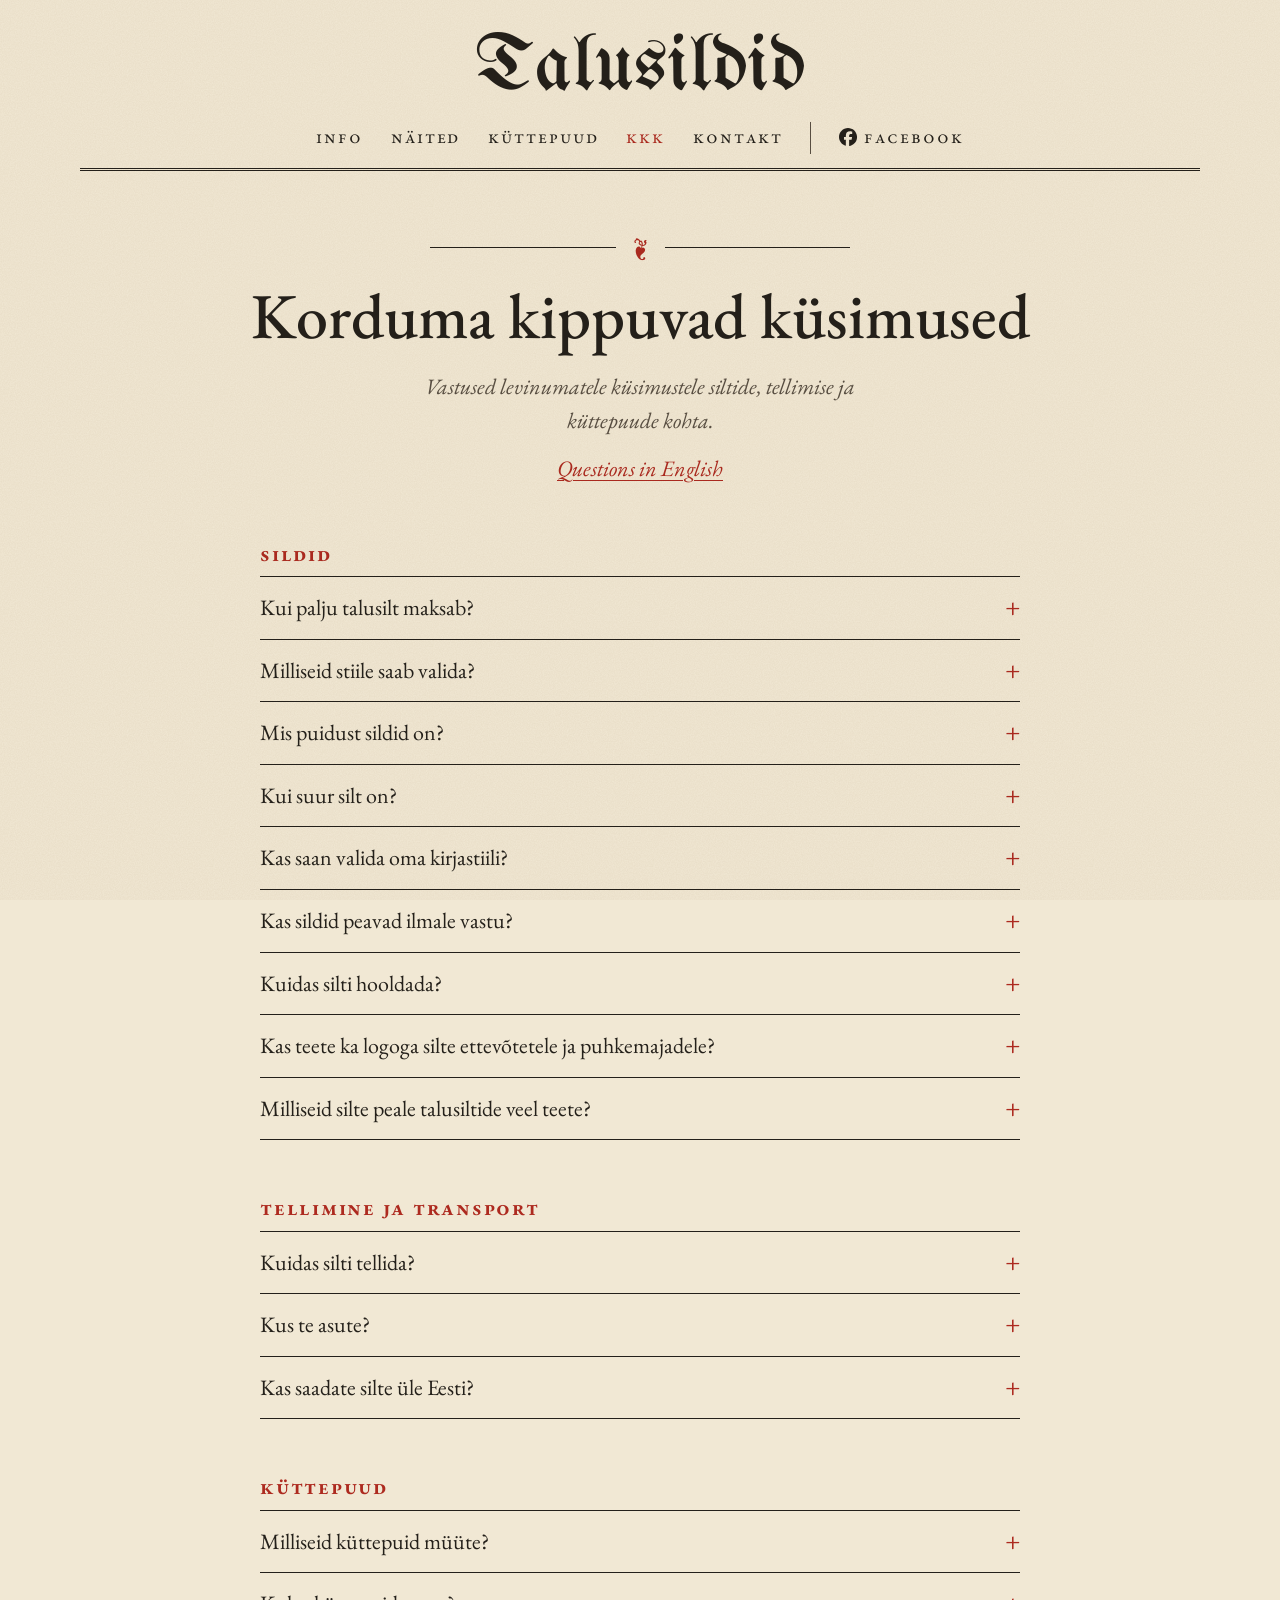
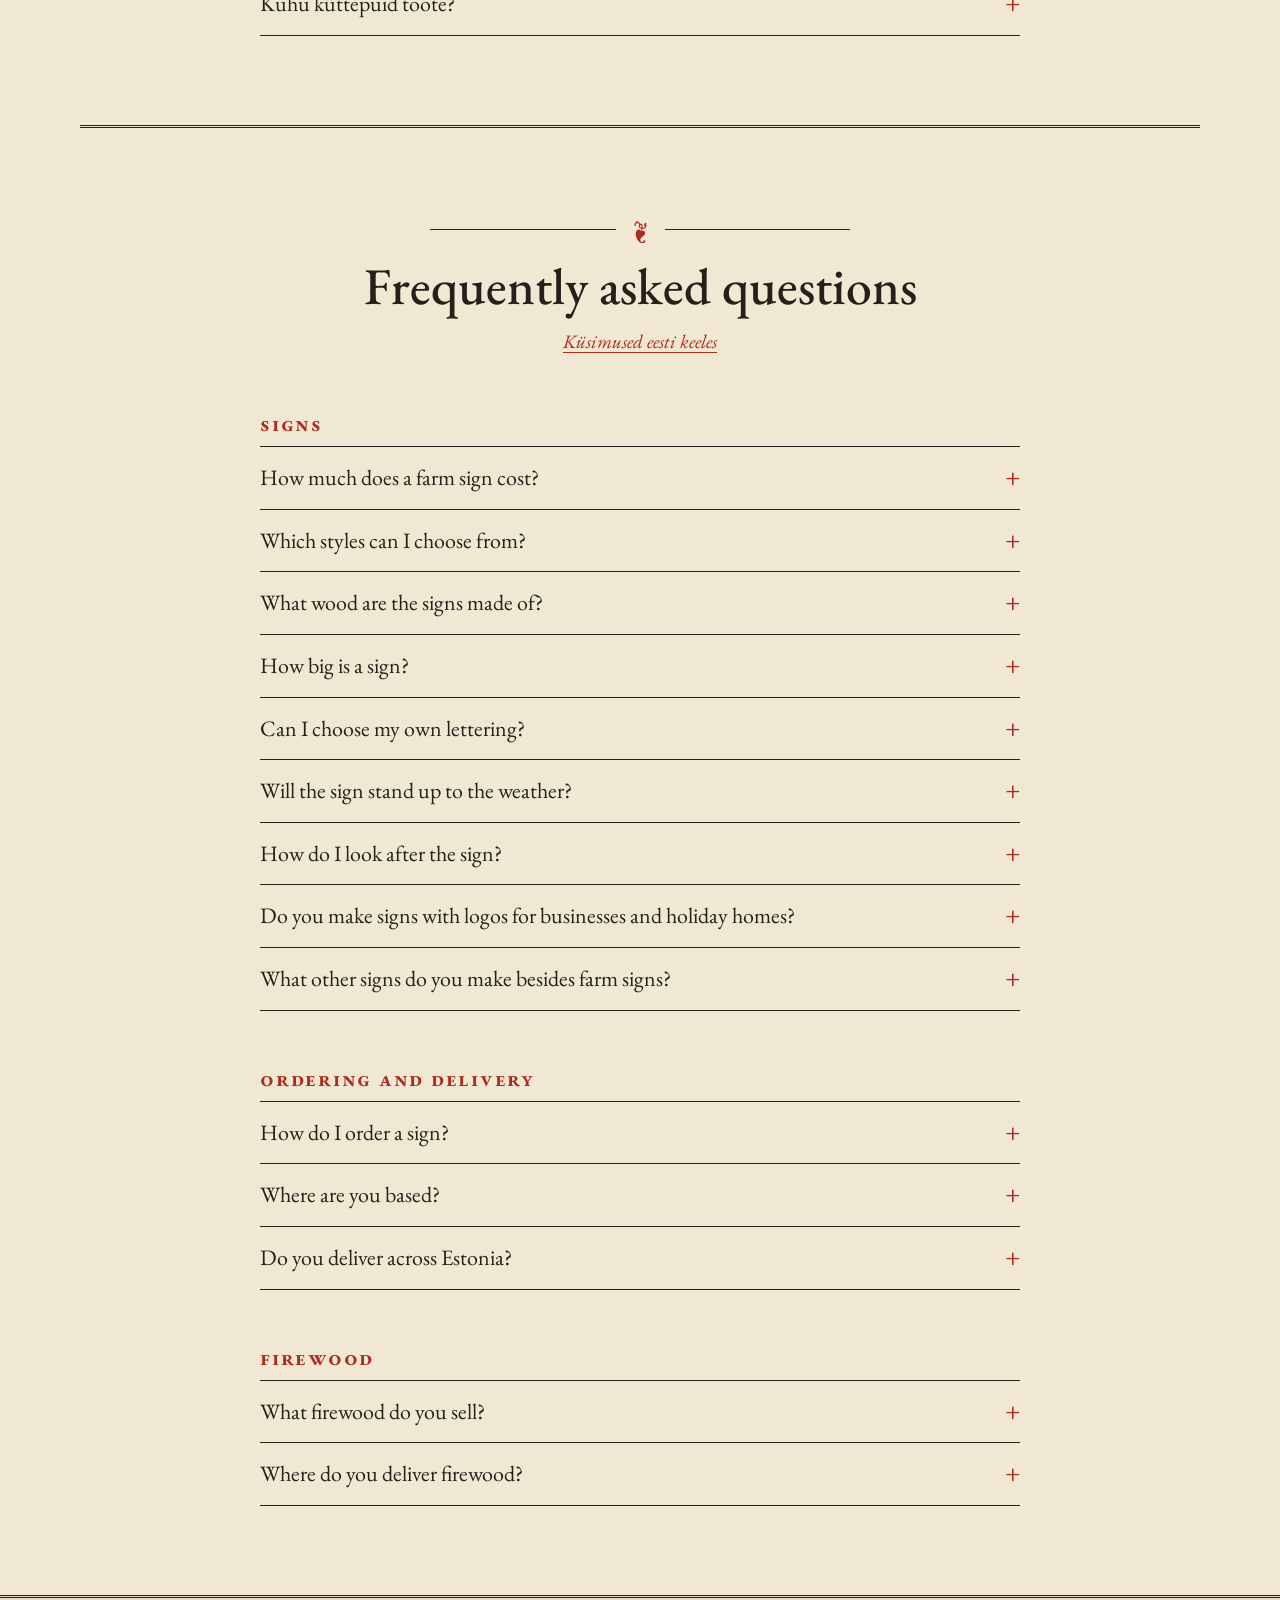
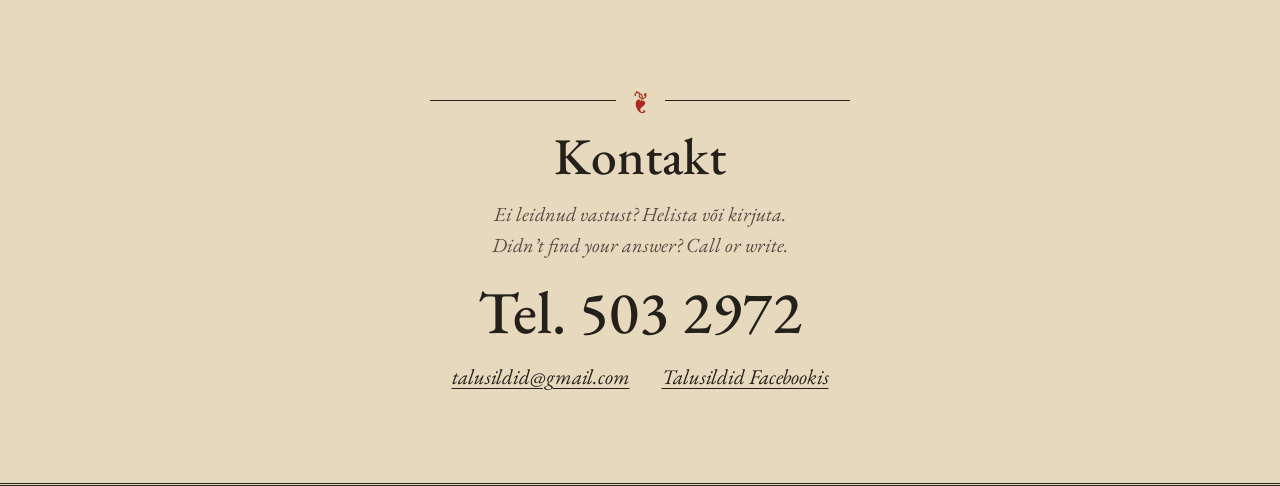
==== kkk.html @ 861903d9 "Drop furniture, feature firewood on the homepage and in the nav Furniture is no longer made, so remo" ====
<!DOCTYPE html>
<html lang="et">
	<head>
		<meta charset="UTF-8">
		<title>TALUSILDID - KKK</title>
		<meta name="description" content="Korduma kippuvad küsimused: talusiltide hinnad, stiilid, puit, mõõdud, viimistlus, tellimine ja transport ning küttepuud. Frequently asked questions in English.">
		<meta name="keywords" content="puit,talusildid,viidad,puutöö,fassaadisildid,seinasildid,juhtmärgid,tänavasildid,hotellisildid,puhkemajasildid,talu,talud,saun,saunasildid,puu,lakitud,peitsitud,freesitud,värvitud,puustuudio,tehas,puutehas,käsitöö,hoonesildid,freesimine,peits,värv,õli,tõrvaõli,mänd,männilaud,suvekodu,talu,talud,küttepuud,logod">
		<meta name="viewport" content="width=device-width, initial-scale=1">
		<meta name="theme-color" content="#f1e8d4">
		<link rel="preconnect" href="https://fonts.googleapis.com">
		<link rel="preconnect" href="https://fonts.gstatic.com" crossorigin>
		<link rel="stylesheet" href="https://fonts.googleapis.com/css2?family=EB+Garamond:ital,wght@0,400..800;1,400..600&family=UnifrakturMaguntia&display=swap">
		<link rel="stylesheet" href="css/site.css">

		<!-- FAQ structured data for search engines. Must match the questions and answers on the page word for word. -->
		<script type="application/ld+json">
		{
		  "@context": "https://schema.org",
		  "@type": "FAQPage",
		  "url": "https://talusildid.net/kkk.html",
		  "inLanguage": [
		    "et",
		    "en"
		  ],
		  "mainEntity": [
		    {
		      "@type": "Question",
		      "name": "Kui palju talusilt maksab?",
		      "inLanguage": "et",
		      "acceptedAnswer": {
		        "@type": "Answer",
		        "text": "Tavastiilides talusildi hind on 90–110 €: Põdrakünka 90 €, Liiduvere 95 €, Uuepere talu 100 €, Padussoo talu ja Rätsepa talu 110 €. Eritööde, näiteks oma kirjastiili või logoga sildi hind on kokkuleppel."
		      }
		    },
		    {
		      "@type": "Question",
		      "name": "Milliseid stiile saab valida?",
		      "inLanguage": "et",
		      "acceptedAnswer": {
		        "@type": "Answer",
		        "text": "Tähed on kas freesitud u. 10 mm sügavuselt plangu sisse (Põdrakünka, Liiduvere, Rätsepa talu) või eraldi 18 mm paksusest puidust välja freesitud ja tihvtnaeltega plangule kinnitatud (Uuepere talu, Padussoo talu). Liiduvere stiilis on plank põletatud gaasilambiga. Kõiki stiile näeb <a href=\"https://talusildid.net/index.html#stiilid\">avalehel<\/a> ja <a href=\"https://talusildid.net/naited.html\">näidete lehel<\/a>."
		      }
		    },
		    {
		      "@type": "Question",
		      "name": "Mis puidust sildid on?",
		      "inLanguage": "et",
		      "acceptedAnswer": {
		        "@type": "Answer",
		        "text": "Sildid valmistan servamata tamme- või kuuseplangust laiusega u. 200–300 mm. Rätsepa talu stiilis silt on 30 mm saareplangul ja Padussoo talu stiilis silt 30 mm tammeplangul. Silte saab teha ka rohelisele vaakumimmutatud puidule."
		      }
		    },
		    {
		      "@type": "Question",
		      "name": "Kui suur silt on?",
		      "inLanguage": "et",
		      "acceptedAnswer": {
		        "@type": "Answer",
		        "text": "Tähe kõrgus on 140 mm ja laua laius u. 200–250 mm. Sildi pikkus sõltub nime pikkusest. Tähtede suurust muutes saab muuta kogu sildi mõõtu vastavalt soovile."
		      }
		    },
		    {
		      "@type": "Question",
		      "name": "Kas saan valida oma kirjastiili?",
		      "inLanguage": "et",
		      "acceptedAnswer": {
		        "@type": "Answer",
		        "text": "Jah. Valikus on erineva suurusega trüki- ja kirjatähed ning numbrid kas peitsitult või värvitult (vaata <a href=\"https://talusildid.net/tahed.html\">tähtede näidiseid<\/a>). Võimalik on tellida ka enda väljavalitud kirjastiilis või fondiga silti, näiteks „Dannebrog“ või „NEPTUN“."
		      }
		    },
		    {
		      "@type": "Question",
		      "name": "Kas sildid peavad ilmale vastu?",
		      "inLanguage": "et",
		      "acceptedAnswer": {
		        "@type": "Answer",
		        "text": "Kõik sildid on töödeldud kahekordselt ilmastikukindla värvitu lakiga („REMMERS LASUR“). Selle asemel saab valmistamisel kasutada ka heledat tõrvaõli, mis tõmbub aja möödudes halliks."
		      }
		    },
		    {
		      "@type": "Question",
		      "name": "Kuidas silti hooldada?",
		      "inLanguage": "et",
		      "acceptedAnswer": {
		        "@type": "Answer",
		        "text": "Silti on soovitatav hooldada korra aastas. Hoolduseks sobivat „REMMERS LASUR“-it müüakse ESPAKis."
		      }
		    },
		    {
		      "@type": "Question",
		      "name": "Kas teete ka logoga silte ettevõtetele ja puhkemajadele?",
		      "inLanguage": "et",
		      "acceptedAnswer": {
		        "@type": "Answer",
		        "text": "Jah. Olen teinud silte ettevõtetele, puhkekeskustele ja RMK-le. Kirja ja logo saab freesida puidu sisse, näiteks 5 mm sügavuselt. Eritööde hind on kokkuleppel."
		      }
		    },
		    {
		      "@type": "Question",
		      "name": "Milliseid silte peale talusiltide veel teete?",
		      "inLanguage": "et",
		      "acceptedAnswer": {
		        "@type": "Answer",
		        "text": "Lisaks talusiltidele valmistan viitasid, saunasilte (nt „Hüva Leili!“), „Kuri koer“ silte, maja- ja seinasilte ning muid eritellimusi. Näiteid leiad <a href=\"https://talusildid.net/naited.html\">näidete lehelt<\/a>."
		      }
		    },
		    {
		      "@type": "Question",
		      "name": "Kuidas silti tellida?",
		      "inLanguage": "et",
		      "acceptedAnswer": {
		        "@type": "Answer",
		        "text": "Helista numbril <a href=\"tel:+3725032972\">503 2972<\/a>, kirjuta aadressile <a href=\"mailto:talusildid@gmail.com\">talusildid@gmail.com<\/a> või saada sõnum <a href=\"https://www.facebook.com/talusildid.net/\">Facebookis<\/a>. Ütle sildile tulev tekst, soovitud stiil ja mõõdud ning lepime üksikasjad kokku."
		      }
		    },
		    {
		      "@type": "Question",
		      "name": "Kus te asute?",
		      "inLanguage": "et",
		      "acceptedAnswer": {
		        "@type": "Answer",
		        "text": "Tootmine on Läänemaal."
		      }
		    },
		    {
		      "@type": "Question",
		      "name": "Kas saadate silte üle Eesti?",
		      "inLanguage": "et",
		      "acceptedAnswer": {
		        "@type": "Answer",
		        "text": "Jah. Sildi saab saata pakiautomaati, cargobussiga või cargokulleriga üle Eesti."
		      }
		    },
		    {
		      "@type": "Question",
		      "name": "Milliseid küttepuid müüte?",
		      "inLanguage": "et",
		      "acceptedAnswer": {
		        "@type": "Answer",
		        "text": "Müün kuivi sanglepa ja halli lepa küttepuid 40-liitrises võrgus (30 cm halud) või lahtiselt pikkusega 40 cm ja 50 cm. Vaata <a href=\"https://talusildid.net/kuttepuud.html\">küttepuid<\/a>."
		      }
		    },
		    {
		      "@type": "Question",
		      "name": "Kuhu küttepuid toote?",
		      "inLanguage": "et",
		      "acceptedAnswer": {
		        "@type": "Answer",
		        "text": "Küttepuude transport on Läänemaa, Harjumaa, Raplamaa ja Pärnumaa piires."
		      }
		    },
		    {
		      "@type": "Question",
		      "name": "How much does a farm sign cost?",
		      "inLanguage": "en",
		      "acceptedAnswer": {
		        "@type": "Answer",
		        "text": "Signs in the standard styles cost 90–110 €: Põdrakünka 90 €, Liiduvere 95 €, Uuepere talu 100 €, Padussoo talu and Rätsepa talu 110 €. Custom work, such as a sign in your own typeface or with a logo, is priced by agreement."
		      }
		    },
		    {
		      "@type": "Question",
		      "name": "Which styles can I choose from?",
		      "inLanguage": "en",
		      "acceptedAnswer": {
		        "@type": "Answer",
		        "text": "The letters are either routed about 10 mm deep into the plank (Põdrakünka, Liiduvere, Rätsepa talu) or cut out separately from 18 mm thick wood and fixed to the plank with pin nails (Uuepere talu, Padussoo talu). In the Liiduvere style the plank is scorched with a gas torch. All styles are shown on the <a href=\"https://talusildid.net/index.html#stiilid\">home page<\/a> and the <a href=\"https://talusildid.net/naited.html\">examples page<\/a>."
		      }
		    },
		    {
		      "@type": "Question",
		      "name": "What wood are the signs made of?",
		      "inLanguage": "en",
		      "acceptedAnswer": {
		        "@type": "Answer",
		        "text": "The signs are made from unedged oak or spruce plank about 200–300 mm wide. The Rätsepa talu style uses a 30 mm ash plank and the Padussoo talu style a 30 mm oak plank. Signs can also be made on green vacuum-impregnated wood."
		      }
		    },
		    {
		      "@type": "Question",
		      "name": "How big is a sign?",
		      "inLanguage": "en",
		      "acceptedAnswer": {
		        "@type": "Answer",
		        "text": "The letters are 140 mm tall and the board is about 200–250 mm wide. The length of the sign depends on the length of the name. Changing the letter size changes the size of the whole sign, so it can be made to the size you want."
		      }
		    },
		    {
		      "@type": "Question",
		      "name": "Can I choose my own lettering?",
		      "inLanguage": "en",
		      "acceptedAnswer": {
		        "@type": "Answer",
		        "text": "Yes. There are print and script letters and numbers in different sizes, stained or painted (see the <a href=\"https://talusildid.net/tahed.html\">letter samples<\/a>). You can also order a sign in a typeface of your own choice, for example “Dannebrog” or “NEPTUN”."
		      }
		    },
		    {
		      "@type": "Question",
		      "name": "Will the sign stand up to the weather?",
		      "inLanguage": "en",
		      "acceptedAnswer": {
		        "@type": "Answer",
		        "text": "Every sign gets two coats of weather-resistant clear varnish (“REMMERS LASUR”). Light tar oil can be used instead, which turns grey over time."
		      }
		    },
		    {
		      "@type": "Question",
		      "name": "How do I look after the sign?",
		      "inLanguage": "en",
		      "acceptedAnswer": {
		        "@type": "Answer",
		        "text": "Treat the sign once a year. “REMMERS LASUR” for this is sold at ESPAK."
		      }
		    },
		    {
		      "@type": "Question",
		      "name": "Do you make signs with logos for businesses and holiday homes?",
		      "inLanguage": "en",
		      "acceptedAnswer": {
		        "@type": "Answer",
		        "text": "Yes. I have made signs for businesses, holiday centres and RMK (the State Forest Management Centre). The text and logo can be routed into the wood, for example 5 mm deep. Custom work is priced by agreement."
		      }
		    },
		    {
		      "@type": "Question",
		      "name": "What other signs do you make besides farm signs?",
		      "inLanguage": "en",
		      "acceptedAnswer": {
		        "@type": "Answer",
		        "text": "Besides farm signs I make signposts, sauna signs (such as “Hüva Leili!”), “Beware of the dog” signs, house and wall signs and other custom work. See the <a href=\"https://talusildid.net/naited.html\">examples page<\/a>."
		      }
		    },
		    {
		      "@type": "Question",
		      "name": "How do I order a sign?",
		      "inLanguage": "en",
		      "acceptedAnswer": {
		        "@type": "Answer",
		        "text": "Call <a href=\"tel:+3725032972\">+372 503 2972<\/a>, email <a href=\"mailto:talusildid@gmail.com\">talusildid@gmail.com<\/a> or send a message on <a href=\"https://www.facebook.com/talusildid.net/\">Facebook<\/a>. Tell me the text for the sign, the style and the size you want, and we will agree on the details."
		      }
		    },
		    {
		      "@type": "Question",
		      "name": "Where are you based?",
		      "inLanguage": "en",
		      "acceptedAnswer": {
		        "@type": "Answer",
		        "text": "The workshop is in Läänemaa (Lääne County), western Estonia."
		      }
		    },
		    {
		      "@type": "Question",
		      "name": "Do you deliver across Estonia?",
		      "inLanguage": "en",
		      "acceptedAnswer": {
		        "@type": "Answer",
		        "text": "Yes. A sign can be sent to a parcel locker, or by cargo van or courier anywhere in Estonia."
		      }
		    },
		    {
		      "@type": "Question",
		      "name": "What firewood do you sell?",
		      "inLanguage": "en",
		      "acceptedAnswer": {
		        "@type": "Answer",
		        "text": "Dry black alder and grey alder firewood, in 40-litre nets (30 cm logs) or loose in 40 cm and 50 cm lengths. See the <a href=\"https://talusildid.net/kuttepuud.html\">firewood<\/a>."
		      }
		    },
		    {
		      "@type": "Question",
		      "name": "Where do you deliver firewood?",
		      "inLanguage": "en",
		      "acceptedAnswer": {
		        "@type": "Answer",
		        "text": "Firewood is delivered within Läänemaa, Harjumaa, Raplamaa and Pärnumaa counties."
		      }
		    }
		  ]
		}
		</script>

		<!-- Global site tag (gtag.js) - Google Analytics -->
		<script async src="https://www.googletagmanager.com/gtag/js?id=UA-9827184-2"></script>
		<script>
		  window.dataLayer = window.dataLayer || [];
		  function gtag(){dataLayer.push(arguments);}
		  gtag('js', new Date());

		  gtag('config', 'UA-9827184-2');
		</script>
	</head>
	<body>
		<a class="skip" href="#sisu">Liigu sisu juurde</a>

		<header class="masthead">
			<div class="wrap">
				<a class="wordmark" href="index.html" aria-label="Talusildid - avaleht">Talusildid</a>
				<nav class="nav" aria-label="Peamenüü">
					<ul>
						<li><a href="index.html">Info</a></li>
						<li><a href="naited.html">Näited</a></li>
						<li><a href="kuttepuud.html">Küttepuud</a></li>
						<li><a href="kkk.html" aria-current="page">KKK</a></li>
						<li><a href="kontakt.html">Kontakt</a></li>
						<li class="nav-aside"><a class="nav-fb" href="https://www.facebook.com/talusildid.net/"><svg viewBox="0 0 24 24" aria-hidden="true"><path fill="currentColor" d="M9.101 23.691v-7.98H6.627v-3.667h2.474v-1.58c0-4.085 1.848-5.978 5.858-5.978.401 0 .955.042 1.468.103a8.68 8.68 0 0 1 1.141.195v3.325a8.623 8.623 0 0 0-.653-.036 26.805 26.805 0 0 0-.733-.009c-.707 0-1.259.096-1.675.309a1.686 1.686 0 0 0-.679.622c-.258.42-.374.995-.374 1.752v1.297h3.919l-.386 2.103-.287 1.564h-3.246v8.245C19.396 23.238 24 18.179 24 12.044c0-6.627-5.373-12-12-12s-12 5.373-12 12c0 5.628 3.874 10.35 9.101 11.647Z"/></svg><span class="nav-fb-label">Facebook</span></a></li>
					</ul>
				</nav>
			</div>
		</header>

		<main id="sisu">
			<header class="page-head wrap">
				<div class="orn" aria-hidden="true">❦</div>
				<h1>Korduma kippuvad küsimused</h1>
				<p>Vastused levinumatele küsimustele siltide, tellimise ja küttepuude kohta.</p>
				<p class="lang-switch"><a href="#en" lang="en" hreflang="en">Questions in English</a></p>
			</header>

			<section class="section wrap flush-top faq" id="et" aria-label="Korduma kippuvad küsimused eesti keeles">
				<div class="faq-group">
					<h2 class="faq-title">Sildid</h2>
					<details>
						<summary>Kui palju talusilt maksab?</summary>
						<p>Tavastiilides talusildi hind on 90–110 €: Põdrakünka 90 €, Liiduvere 95 €, Uuepere talu 100 €, Padussoo talu ja Rätsepa talu 110 €. Eritööde, näiteks oma kirjastiili või logoga sildi hind on kokkuleppel.</p>
					</details>
					<details>
						<summary>Milliseid stiile saab valida?</summary>
						<p>Tähed on kas freesitud u. 10 mm sügavuselt plangu sisse (Põdrakünka, Liiduvere, Rätsepa talu) või eraldi 18 mm paksusest puidust välja freesitud ja tihvtnaeltega plangule kinnitatud (Uuepere talu, Padussoo talu). Liiduvere stiilis on plank põletatud gaasilambiga. Kõiki stiile näeb <a href="index.html#stiilid">avalehel</a> ja <a href="naited.html">näidete lehel</a>.</p>
					</details>
					<details>
						<summary>Mis puidust sildid on?</summary>
						<p>Sildid valmistan servamata tamme- või kuuseplangust laiusega u. 200–300 mm. Rätsepa talu stiilis silt on 30 mm saareplangul ja Padussoo talu stiilis silt 30 mm tammeplangul. Silte saab teha ka rohelisele vaakumimmutatud puidule.</p>
					</details>
					<details>
						<summary>Kui suur silt on?</summary>
						<p>Tähe kõrgus on 140 mm ja laua laius u. 200–250 mm. Sildi pikkus sõltub nime pikkusest. Tähtede suurust muutes saab muuta kogu sildi mõõtu vastavalt soovile.</p>
					</details>
					<details>
						<summary>Kas saan valida oma kirjastiili?</summary>
						<p>Jah. Valikus on erineva suurusega trüki- ja kirjatähed ning numbrid kas peitsitult või värvitult (vaata <a href="tahed.html">tähtede näidiseid</a>). Võimalik on tellida ka enda väljavalitud kirjastiilis või fondiga silti, näiteks „Dannebrog“ või „NEPTUN“.</p>
					</details>
					<details>
						<summary>Kas sildid peavad ilmale vastu?</summary>
						<p>Kõik sildid on töödeldud kahekordselt ilmastikukindla värvitu lakiga („REMMERS LASUR“). Selle asemel saab valmistamisel kasutada ka heledat tõrvaõli, mis tõmbub aja möödudes halliks.</p>
					</details>
					<details>
						<summary>Kuidas silti hooldada?</summary>
						<p>Silti on soovitatav hooldada korra aastas. Hoolduseks sobivat „REMMERS LASUR“-it müüakse ESPAKis.</p>
					</details>
					<details>
						<summary>Kas teete ka logoga silte ettevõtetele ja puhkemajadele?</summary>
						<p>Jah. Olen teinud silte ettevõtetele, puhkekeskustele ja RMK-le. Kirja ja logo saab freesida puidu sisse, näiteks 5 mm sügavuselt. Eritööde hind on kokkuleppel.</p>
					</details>
					<details>
						<summary>Milliseid silte peale talusiltide veel teete?</summary>
						<p>Lisaks talusiltidele valmistan viitasid, saunasilte (nt „Hüva Leili!“), „Kuri koer“ silte, maja- ja seinasilte ning muid eritellimusi. Näiteid leiad <a href="naited.html">näidete lehelt</a>.</p>
					</details>
				</div>

				<div class="faq-group">
					<h2 class="faq-title">Tellimine ja transport</h2>
					<details>
						<summary>Kuidas silti tellida?</summary>
						<p>Helista numbril <a href="tel:+3725032972">503 2972</a>, kirjuta aadressile <a href="mailto:talusildid@gmail.com">talusildid@gmail.com</a> või saada sõnum <a href="https://www.facebook.com/talusildid.net/">Facebookis</a>. Ütle sildile tulev tekst, soovitud stiil ja mõõdud ning lepime üksikasjad kokku.</p>
					</details>
					<details>
						<summary>Kus te asute?</summary>
						<p>Tootmine on Läänemaal.</p>
					</details>
					<details>
						<summary>Kas saadate silte üle Eesti?</summary>
						<p>Jah. Sildi saab saata pakiautomaati, cargobussiga või cargokulleriga üle Eesti.</p>
					</details>
				</div>

				<div class="faq-group">
					<h2 class="faq-title">Küttepuud</h2>
					<details>
						<summary>Milliseid küttepuid müüte?</summary>
						<p>Müün kuivi sanglepa ja halli lepa küttepuid 40-liitrises võrgus (30 cm halud) või lahtiselt pikkusega 40 cm ja 50 cm. Vaata <a href="kuttepuud.html">küttepuid</a>.</p>
					</details>
					<details>
						<summary>Kuhu küttepuid toote?</summary>
						<p>Küttepuude transport on Läänemaa, Harjumaa, Raplamaa ja Pärnumaa piires.</p>
					</details>
				</div>
			</section>

			<section class="section wrap faq faq-en" id="en" lang="en" aria-labelledby="en-pealkiri">
				<div class="section-head">
					<div class="orn" aria-hidden="true">❦</div>
					<h2 class="section-title" id="en-pealkiri">Frequently asked questions</h2>
					<p class="lang-switch"><a href="#et" lang="et" hreflang="et">Küsimused eesti keeles</a></p>
				</div>

				<div class="faq-group">
					<h3 class="faq-title">Signs</h3>
					<details>
						<summary>How much does a farm sign cost?</summary>
						<p>Signs in the standard styles cost 90–110 €: Põdrakünka 90 €, Liiduvere 95 €, Uuepere talu 100 €, Padussoo talu and Rätsepa talu 110 €. Custom work, such as a sign in your own typeface or with a logo, is priced by agreement.</p>
					</details>
					<details>
						<summary>Which styles can I choose from?</summary>
						<p>The letters are either routed about 10 mm deep into the plank (Põdrakünka, Liiduvere, Rätsepa talu) or cut out separately from 18 mm thick wood and fixed to the plank with pin nails (Uuepere talu, Padussoo talu). In the Liiduvere style the plank is scorched with a gas torch. All styles are shown on the <a href="index.html#stiilid">home page</a> and the <a href="naited.html">examples page</a>.</p>
					</details>
					<details>
						<summary>What wood are the signs made of?</summary>
						<p>The signs are made from unedged oak or spruce plank about 200–300 mm wide. The Rätsepa talu style uses a 30 mm ash plank and the Padussoo talu style a 30 mm oak plank. Signs can also be made on green vacuum-impregnated wood.</p>
					</details>
					<details>
						<summary>How big is a sign?</summary>
						<p>The letters are 140 mm tall and the board is about 200–250 mm wide. The length of the sign depends on the length of the name. Changing the letter size changes the size of the whole sign, so it can be made to the size you want.</p>
					</details>
					<details>
						<summary>Can I choose my own lettering?</summary>
						<p>Yes. There are print and script letters and numbers in different sizes, stained or painted (see the <a href="tahed.html">letter samples</a>). You can also order a sign in a typeface of your own choice, for example “Dannebrog” or “NEPTUN”.</p>
					</details>
					<details>
						<summary>Will the sign stand up to the weather?</summary>
						<p>Every sign gets two coats of weather-resistant clear varnish (“REMMERS LASUR”). Light tar oil can be used instead, which turns grey over time.</p>
					</details>
					<details>
						<summary>How do I look after the sign?</summary>
						<p>Treat the sign once a year. “REMMERS LASUR” for this is sold at ESPAK.</p>
					</details>
					<details>
						<summary>Do you make signs with logos for businesses and holiday homes?</summary>
						<p>Yes. I have made signs for businesses, holiday centres and RMK (the State Forest Management Centre). The text and logo can be routed into the wood, for example 5 mm deep. Custom work is priced by agreement.</p>
					</details>
					<details>
						<summary>What other signs do you make besides farm signs?</summary>
						<p>Besides farm signs I make signposts, sauna signs (such as “Hüva Leili!”), “Beware of the dog” signs, house and wall signs and other custom work. See the <a href="naited.html">examples page</a>.</p>
					</details>
				</div>

				<div class="faq-group">
					<h3 class="faq-title">Ordering and delivery</h3>
					<details>
						<summary>How do I order a sign?</summary>
						<p>Call <a href="tel:+3725032972">+372 503 2972</a>, email <a href="mailto:talusildid@gmail.com">talusildid@gmail.com</a> or send a message on <a href="https://www.facebook.com/talusildid.net/">Facebook</a>. Tell me the text for the sign, the style and the size you want, and we will agree on the details.</p>
					</details>
					<details>
						<summary>Where are you based?</summary>
						<p>The workshop is in Läänemaa (Lääne County), western Estonia.</p>
					</details>
					<details>
						<summary>Do you deliver across Estonia?</summary>
						<p>Yes. A sign can be sent to a parcel locker, or by cargo van or courier anywhere in Estonia.</p>
					</details>
				</div>

				<div class="faq-group">
					<h3 class="faq-title">Firewood</h3>
					<details>
						<summary>What firewood do you sell?</summary>
						<p>Dry black alder and grey alder firewood, in 40-litre nets (30 cm logs) or loose in 40 cm and 50 cm lengths. See the <a href="kuttepuud.html">firewood</a>.</p>
					</details>
					<details>
						<summary>Where do you deliver firewood?</summary>
						<p>Firewood is delivered within Läänemaa, Harjumaa, Raplamaa and Pärnumaa counties.</p>
					</details>
				</div>
			</section>

			<section class="section band contact" id="kontakt" aria-labelledby="kontakt-pealkiri">
				<div class="wrap">
					<div class="orn" aria-hidden="true">❦</div>
					<h2 class="section-title" id="kontakt-pealkiri">Kontakt</h2>
					<p class="contact-note">Ei leidnud vastust? Helista või kirjuta. <span lang="en">Didn’t find your answer? Call or write.</span></p>
					<a class="contact-phone" href="tel:+3725032972">Tel. 503 2972</a>
					<ul class="contact-list">
						<li><a href="mailto:talusildid@gmail.com">talusildid@gmail.com</a></li>
						<li><a href="https://www.facebook.com/talusildid.net/">Talusildid Facebookis</a></li>
					</ul>
				</div>
			</section>
		</main>
	</body>
</html>
---- css/site.css ----
/* Talusildid: heritage almanac look.
   An old farm calendar / letterpress print: paper grain, ink, one stamp red.
   Fraktur only for the wordmark (the shop routes Fraktur signs too), EB Garamond for the rest.
   Shape rule: everything square; photos sit in a thin double frame.
   Used by every page; the masthead and contact band markup is copied into each one. */
:root {
	--paper: #f1e8d4;
	--paper-2: #e6d9bd;
	--ink: #24201a;
	--ink-soft: #594f43;
	--red: #ad2a1f;
	--wrap: 1120px;
	--gutter: clamp(16px, 4vw, 40px);
	--ease-out: cubic-bezier(0.16, 1, 0.3, 1);
	color-scheme: light;
}

*, *::before, *::after { box-sizing: border-box; }

body {
	margin: 0;
	background: var(--paper);
	color: var(--ink);
	font-family: "EB Garamond", Georgia, serif;
	font-size: 1.25rem;
	line-height: 1.55;
}

/* Paper grain on a fixed, non-scrolling layer */
body::before {
	content: "";
	position: fixed; inset: 0; z-index: 100; pointer-events: none;
	opacity: 0.22; mix-blend-mode: multiply;
	background-image: url("data:image/svg+xml,%3Csvg xmlns='http://www.w3.org/2000/svg' width='220' height='220'%3E%3Cfilter id='n'%3E%3CfeTurbulence type='fractalNoise' baseFrequency='0.85' numOctaves='3' stitchTiles='stitch'/%3E%3CfeColorMatrix values='0 0 0 0 0.45 0 0 0 0 0.35 0 0 0 0 0.2 0 0 0 0.55 0'/%3E%3C/filter%3E%3Crect width='100%25' height='100%25' filter='url(%23n)'/%3E%3C/svg%3E");
}

img { display: block; max-width: 100%; height: auto; }
a { color: inherit; text-decoration-thickness: 1px; text-underline-offset: 4px; }
a:focus-visible { outline: 2px solid var(--red); outline-offset: 3px; }
h1, h2, h3 { margin: 0; font-weight: 500; line-height: 1.1; text-wrap: balance; }
p { margin: 0; text-wrap: pretty; }

.wrap { max-width: var(--wrap); margin-inline: auto; padding-inline: var(--gutter); }
.sc { font-variant-caps: all-small-caps; letter-spacing: 0.08em; }

.skip { position: absolute; left: var(--gutter); top: -100px; padding: 8px 14px; background: var(--ink); color: var(--paper); z-index: 110; }
.skip:focus { top: 12px; }

/* Masthead */
.masthead { text-align: center; padding-top: 28px; }
.masthead .wrap { border-bottom: 3px double var(--ink); padding-bottom: 14px; }
.wordmark { display: inline-block; font-family: "UnifrakturMaguntia", serif; font-size: clamp(3rem, 2rem + 4vw, 5rem); line-height: 1; text-decoration: none; }
.nav ul { display: flex; flex-wrap: wrap; justify-content: center; gap: 4px 28px; margin: 14px 0 0; padding: 0; list-style: none; font-size: 1.1875rem; }
.nav a { text-decoration: none; font-variant-caps: all-small-caps; letter-spacing: 0.1em; }
.nav a:hover { text-decoration: underline; }
.nav a[aria-current="page"] { color: var(--red); }
.nav-fb { display: inline-flex; align-items: center; gap: 7px; }
.nav-fb svg { width: 0.95em; height: 0.95em; flex: none; }
/* Facebook leaves the site, so it sits apart behind a hairline; icon only on phones to keep the rows short */
.nav-aside { border-left: 1px solid var(--ink-soft); padding-left: 28px; }
@media (max-width: 480px) {
	.nav ul { column-gap: 14px; }
	.nav-aside { padding-left: 14px; }
	.nav-fb { min-height: 28px; }
	.nav-fb-label { position: absolute; width: 1px; height: 1px; overflow: hidden; clip-path: inset(50%); white-space: nowrap; }
}

/* Ornamental rule: two hairlines and a fleuron */
.orn { display: flex; align-items: center; gap: 18px; margin: 0 auto; max-width: 420px; color: var(--red); font-size: 1.5rem; line-height: 1; }
.orn::before, .orn::after { content: ""; flex: 1; border-top: 1px solid var(--ink); }

/* Buttons */
.btn {
	display: inline-flex; align-items: center; justify-content: center;
	min-height: 50px; padding: 10px 26px;
	border: 1.5px solid var(--ink);
	font: inherit; font-size: 1.1875rem; line-height: 1.2; white-space: nowrap; text-decoration: none;
	font-variant-caps: all-small-caps; letter-spacing: 0.1em;
	transition: background-color 150ms ease-out, color 150ms ease-out, transform 100ms ease-out;
}
.btn:active { transform: translateY(1px); }
.btn-ink { background: var(--ink); color: var(--paper); }
.btn-ink:hover { background: var(--red); border-color: var(--red); }
.btn-line:hover { background: var(--paper-2); }

/* Hero */
.hero { text-align: center; padding-block: clamp(36px, 5vw, 64px) clamp(56px, 7vw, 96px); }
.hero h1 { font-size: clamp(2.5rem, 1.4rem + 4vw, 4.5rem); max-width: 16em; margin: 22px auto 0; }
.hero h1 em { color: var(--red); }
.hero p { max-width: 40ch; margin: 22px auto 0; font-size: 1.375rem; color: var(--ink-soft); font-style: italic; }
.hero-actions { display: flex; flex-wrap: wrap; justify-content: center; gap: 12px; margin-top: 30px; }
.frame { display: block; margin: 0; padding: 8px; border: 1px solid var(--ink); outline: 1px solid var(--ink); outline-offset: 4px; background: var(--paper); }
/* Hero carousel: stacked slides crossfade in one frame; the welcome photo keeps its top caption */
.carousel { margin-top: clamp(40px, 5vw, 64px); }
.slides { display: grid; }
.slides img { grid-area: 1 / 1; width: 100%; aspect-ratio: 900 / 425; object-fit: cover; opacity: 0; transition: opacity 900ms ease-in-out; }
.slides img:first-child { object-position: top; }
.slides img.is-on { opacity: 1; }
.dots { display: flex; justify-content: center; gap: 4px; margin-top: 14px; }
.dots button { width: 28px; height: 28px; padding: 0; border: 0; background: none; cursor: pointer; }
.dots button::before { content: ""; display: block; width: 10px; height: 10px; margin: auto; border: 1px solid var(--ink); transform: rotate(45deg); transition: background-color 200ms ease-out; }
.dots button[aria-current="true"]::before { background: var(--red); border-color: var(--red); }
.dots button:hover::before { background: var(--ink); }
.dots button:focus-visible { outline: 2px solid var(--red); outline-offset: 0; }

@media (prefers-reduced-motion: no-preference) {
	.rise { animation: rise 800ms var(--ease-out) both; }
	.rise-2 { animation-delay: 140ms; }
	@keyframes rise { from { opacity: 0; transform: translateY(10px); } }
}

.section { padding-block: clamp(56px, 7vw, 104px); }
.section-head { text-align: center; margin-bottom: clamp(36px, 5vw, 56px); }
.section-title { font-size: clamp(2rem, 1.3rem + 2.4vw, 3.25rem); margin-top: 16px; }

/* Styles as almanac entries with a dotted leader to the price */
.styles { margin: 0; padding: 0; list-style: none; counter-reset: stiil; }
.style { display: grid; grid-template-columns: 5fr 6fr; gap: 20px 48px; align-items: center; padding-block: 30px; border-top: 1px solid var(--ink); counter-increment: stiil; }
.style:last-child { border-bottom: 1px solid var(--ink); }
.style .frame { padding: 5px; outline-offset: 3px; }
.style-head { display: flex; align-items: baseline; gap: 10px; margin-bottom: 8px; }
.style-head::before { content: counter(stiil, upper-roman) "."; color: var(--red); font-weight: 600; min-width: 2.2em; }
.style h3 { font-size: 1.625rem; font-weight: 600; font-variant-caps: all-small-caps; letter-spacing: 0.06em; }
.leader { flex: 1; border-bottom: 2px dotted var(--ink-soft); transform: translateY(-6px); min-width: 24px; }
.price { flex: none; font-size: 1.625rem; font-weight: 600; color: var(--red); font-variant-numeric: oldstyle-nums; }
.style p { color: var(--ink-soft); padding-left: calc(2.2em + 10px); }
@media (max-width: 760px) {
	.style { grid-template-columns: 1fr; }
	.style p { padding-left: 0; }
}

.notes { display: grid; grid-template-columns: 1fr 1fr; column-gap: 56px; row-gap: 28px; margin-top: 44px; }
.notes h3 { font-size: 1.375rem; font-variant-caps: all-small-caps; letter-spacing: 0.08em; margin-bottom: 6px; }
.notes p { color: var(--ink-soft); }
.notes p + p { margin-top: 8px; }
@media (max-width: 760px) { .notes { grid-template-columns: 1fr; } }

/* Sizes: a ruled table and two newspaper columns with a drop cap */
.band { background: var(--paper-2); border-block: 3px double var(--ink); }
.facts { display: grid; grid-template-columns: repeat(3, 1fr); margin: 0 0 44px; border-block: 1px solid var(--ink); }
.facts div { padding: 22px 24px; text-align: center; }
.facts div + div { border-left: 1px solid var(--ink); }
.facts dt { font-variant-caps: all-small-caps; letter-spacing: 0.1em; color: var(--ink-soft); }
.facts dd { margin: 4px 0 0; font-size: clamp(1.75rem, 1.2rem + 1.8vw, 2.5rem); font-weight: 600; line-height: 1.1; }
.facts dd.facts-text { font-size: clamp(1.25rem, 1.1rem + 0.6vw, 1.5rem); font-style: italic; font-weight: 500; }
.details { columns: 2; column-gap: 56px; column-rule: 1px solid var(--ink-soft); color: var(--ink-soft); hyphens: auto; }
.details p { margin-bottom: 14px; }
.details p:first-child::first-letter { float: left; font-size: 4.2em; line-height: 0.82; padding: 6px 10px 0 0; color: var(--red); font-weight: 600; }
.details a { color: var(--ink); font-style: italic; }
@media (max-width: 760px) {
	.facts { grid-template-columns: 1fr; }
	.facts div + div { border-left: 0; border-top: 1px solid var(--ink); }
	.details { columns: 1; }
}

/* Firewood: one framed photo beside a short ledger, under a "besides signs" kicker */
.firewood { display: grid; grid-template-columns: 6fr 5fr; gap: 36px 56px; align-items: center; }
.firewood .frame { overflow: hidden; }
.firewood img { width: 100%; aspect-ratio: 4 / 3; object-fit: cover; filter: sepia(0.15); transition: filter 400ms ease-out; }
.kicker { color: var(--red); font-variant-caps: all-small-caps; letter-spacing: 0.1em; }
.firewood .section-title { margin-top: 4px; }
.firewood-lead { margin-top: 14px; font-size: 1.375rem; font-style: italic; color: var(--ink-soft); }
.firewood .ledger { margin-top: 22px; }
.firewood-note { margin-top: 16px; color: var(--ink-soft); }
.tile-link { display: inline-block; margin-top: 14px; color: var(--red); font-style: italic; }
.tile-link:hover { text-decoration: underline; }
@media (hover: hover) { .firewood:has(a:hover) img { filter: none; } }
@media (max-width: 760px) { .firewood { grid-template-columns: 1fr; } }

/* Contact */
.contact { text-align: center; }
.contact-phone { display: inline-block; margin-top: 18px; font-size: clamp(2.5rem, 1.6rem + 3vw, 3.75rem); font-weight: 500; line-height: 1.1; text-decoration: none; font-variant-numeric: lining-nums; }
.contact-phone:hover { color: var(--red); }
.contact-list { display: flex; flex-wrap: wrap; justify-content: center; gap: 6px 32px; margin: 16px 0 0; padding: 0; list-style: none; font-size: 1.3125rem; font-style: italic; }

/* Kontakt page: a ruled ledger with dotted leaders, like the style entries */
.ledger { max-width: 760px; margin: 0 auto; border-top: 1px solid var(--ink); }
.ledger div { display: flex; align-items: baseline; gap: 10px; padding-block: 24px; border-bottom: 1px solid var(--ink); }
.ledger dt { flex: 1; display: flex; align-items: baseline; gap: 10px; font-size: 1.375rem; font-weight: 600; font-variant-caps: all-small-caps; letter-spacing: 0.08em; }
.ledger dt::after { content: ""; flex: 1; min-width: 24px; border-bottom: 2px dotted var(--ink-soft); transform: translateY(-6px); }
.ledger dd { margin: 0; font-size: clamp(1.5rem, 1.2rem + 1.2vw, 2.125rem); font-variant-numeric: lining-nums; }
.ledger a { text-decoration: none; }
.ledger a:hover { color: var(--red); text-decoration: underline; }
.ledger .ledger-big { font-size: clamp(2rem, 1.4rem + 2.4vw, 3rem); font-weight: 500; }
@media (max-width: 600px) {
	.ledger div { flex-direction: column; gap: 2px; }
	.ledger dt::after { content: none; }
	.ledger dd { overflow-wrap: anywhere; }
}
.ledger + .notes { max-width: 760px; margin-inline: auto; }
/* Compact ledger for short spec lists (front-page firewood) */
.ledger-sm div { padding-block: 12px; }
.ledger-sm dt { font-size: 1.1875rem; }
.ledger-sm dd { font-size: 1.375rem; }
/* Values are short, so the leader row holds even on phones */
@media (max-width: 600px) {
	.ledger-sm div { flex-direction: row; gap: 10px; }
	.ledger-sm dt::after { content: ""; }
}

@media (prefers-reduced-motion: reduce) { * { transition: none !important; } }

.flush-top { padding-top: 0; }

/* Inner pages: a centred title block, then the work */
.page-head { text-align: center; padding-block: clamp(36px, 5vw, 64px) clamp(36px, 5vw, 56px); }
.page-head h1 { font-size: clamp(2.5rem, 1.5rem + 3.4vw, 4rem); margin-top: 22px; }
.page-head p { max-width: 44ch; margin: 18px auto 0; font-size: 1.375rem; font-style: italic; color: var(--ink-soft); }
.wrap-narrow { max-width: 1000px; }

/* Gallery: one column on phones. On wider screens wide signs take the whole row
   and the rest pair up in equal mounts (contain, so no sign loses letters). */
.gallery { display: grid; gap: 36px; align-items: start; }
.plate { margin: 0; }
.plate .frame { padding: 5px; outline-offset: 3px; }
.plate img { width: 100%; }
.plate figcaption, .photo-note { margin-top: 14px; text-align: center; font-style: italic; color: var(--ink-soft); }
@media (min-width: 761px) {
	.gallery { grid-template-columns: 1fr 1fr; grid-auto-flow: row dense; gap: 48px 40px; }
	.plate-wide { grid-column: 1 / -1; }
	.plate:not(.plate-wide) img { aspect-ratio: 16 / 9; object-fit: contain; }
}
.to-top { margin-top: 56px; text-align: center; font-style: italic; }
.to-top a { color: var(--red); }

@media (min-width: 761px) {
	.gallery-photos .plate:not(.plate-wide) img { aspect-ratio: 4 / 3; object-fit: cover; }
	/* An odd photo out sits centred on the last row */
	.gallery-photos .plate:last-child:nth-child(odd) { grid-column: 1 / -1; justify-self: center; width: calc(50% - 20px); }
	/* Sample sheets: pair up but keep the whole photo */
	.gallery-uncropped .plate img { aspect-ratio: auto; }
}

/* KKK page: ruled question rows that open in place, Estonian first, English below */
.lang-switch { font-size: 1.1875rem; }
.page-head .lang-switch { margin-top: 14px; font-style: normal; }
.section-head .lang-switch { margin-top: 12px; }
.lang-switch a { color: var(--red); font-style: italic; }
.faq-group { max-width: 760px; margin-inline: auto; }
.faq-group + .faq-group { margin-top: clamp(40px, 5vw, 56px); }
.faq-title { margin-bottom: 10px; font-size: 1.375rem; font-weight: 600; font-variant-caps: all-small-caps; letter-spacing: 0.08em; color: var(--red); }
.faq details { border-bottom: 1px solid var(--ink); }
.faq-title + details { border-top: 1px solid var(--ink); }
.faq summary { display: flex; align-items: baseline; gap: 16px; padding-block: 16px; cursor: pointer; list-style: none; font-size: 1.375rem; line-height: 1.3; }
.faq summary::-webkit-details-marker { display: none; }
.faq summary::after { content: "+"; flex: none; margin-left: auto; color: var(--red); font-size: 1.625rem; line-height: 1; transition: transform 200ms var(--ease-out); }
.faq details[open] summary::after { transform: rotate(45deg); }
.faq summary:hover { color: var(--red); }
.faq summary:focus-visible { outline: 2px solid var(--red); outline-offset: 3px; }
.faq details p { max-width: 62ch; padding-bottom: 20px; color: var(--ink-soft); }
.faq details a { color: var(--ink); }
.faq-en { border-top: 3px double var(--ink); }
.contact-note { margin-top: 14px; font-style: italic; color: var(--ink-soft); }
.contact-note span { display: block; }
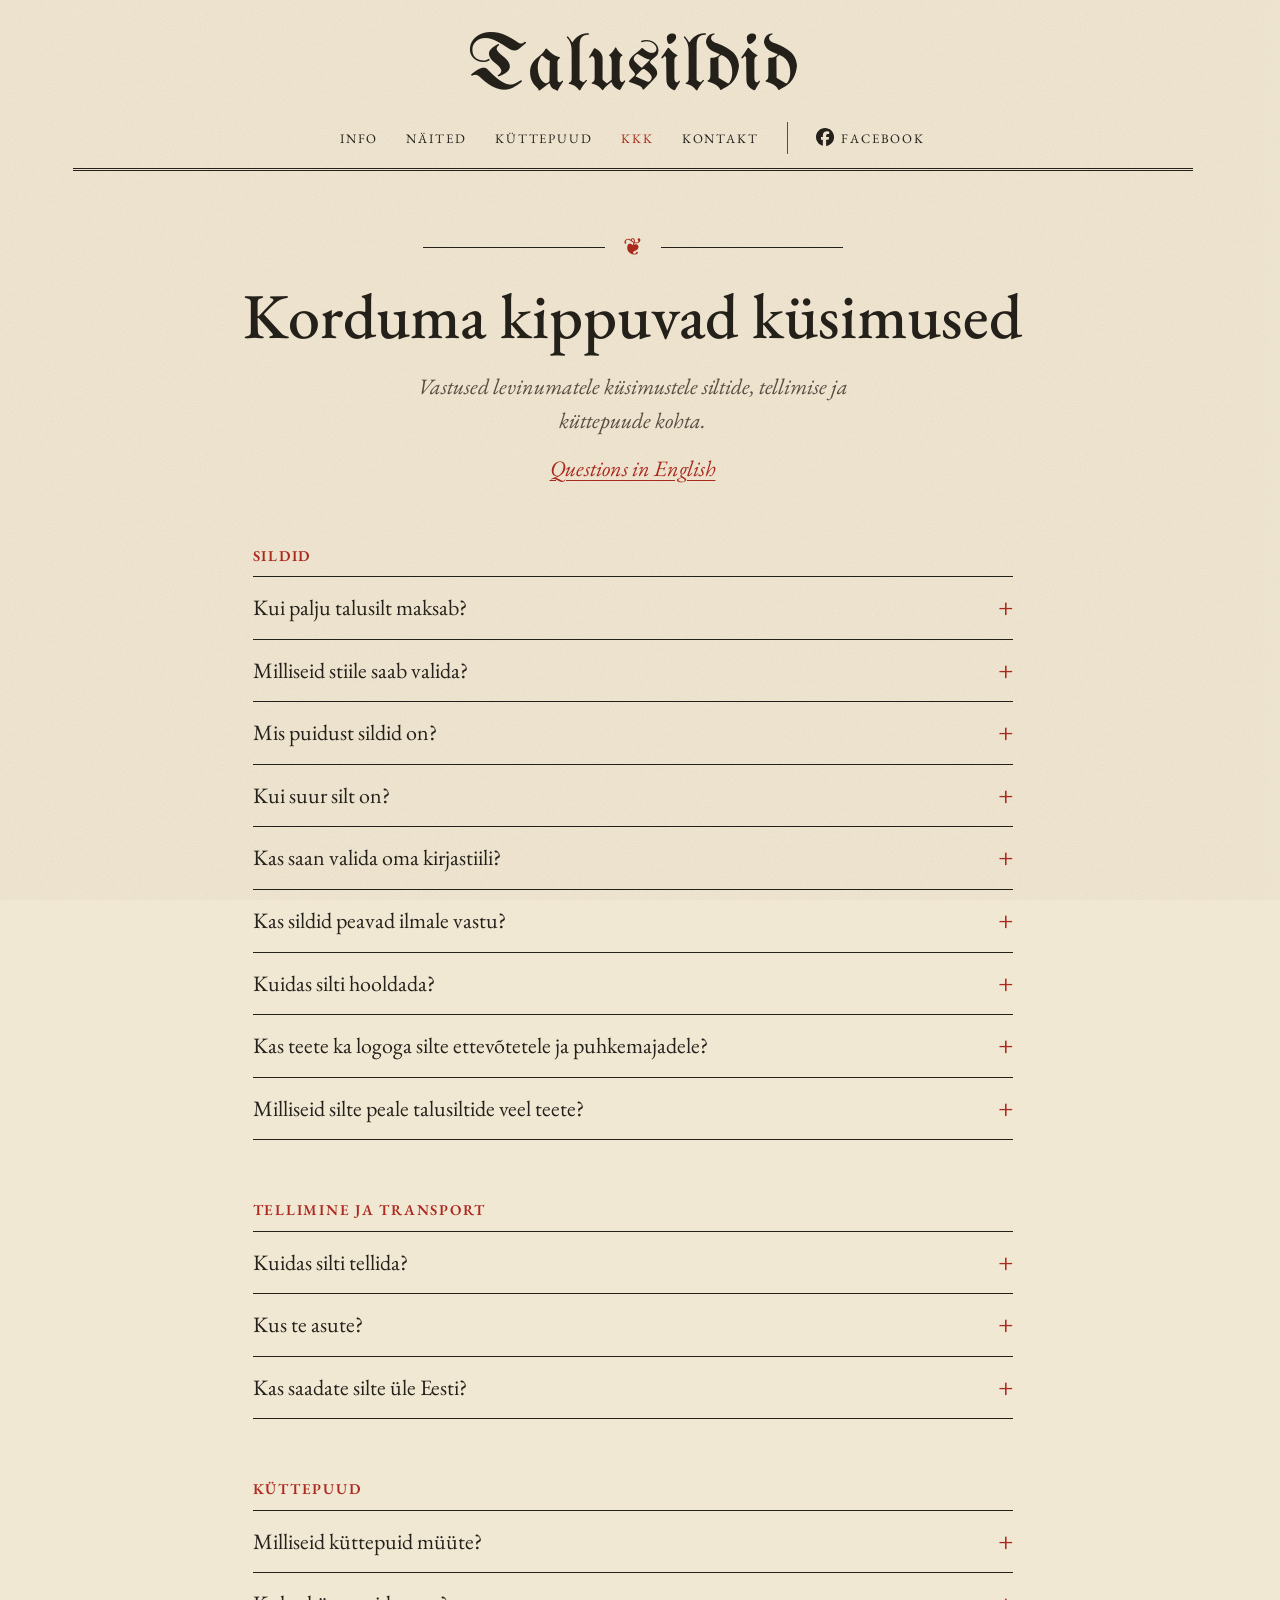
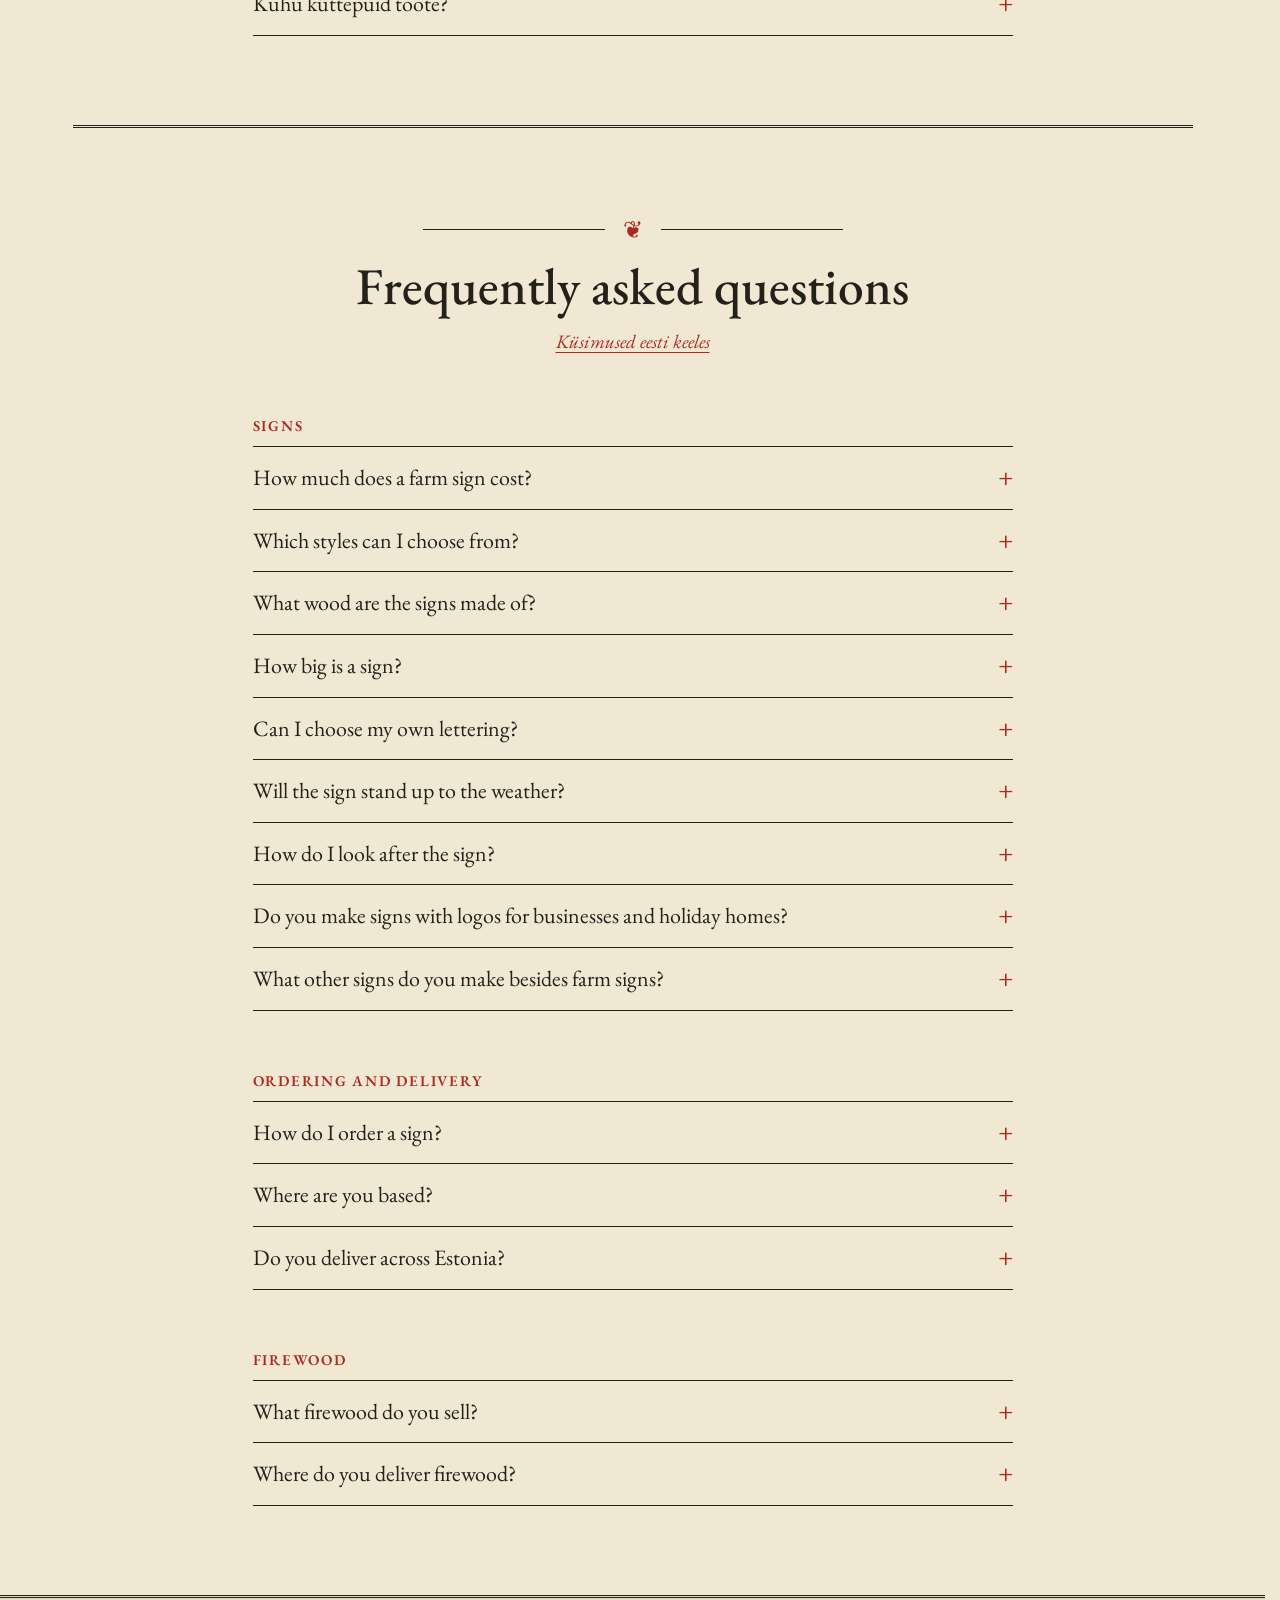
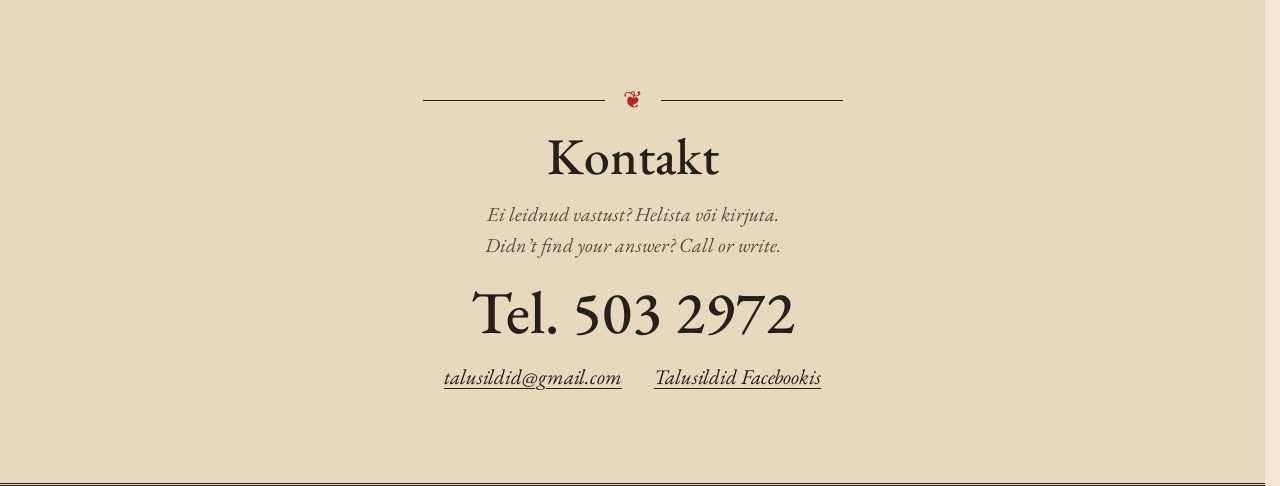
==== commit 300454ab: "Self-host fonts and keep the layout steady between pages Fonts came from Google with display=swap, s" ====
--- a/kkk.html
+++ b/kkk.html
@@ -7,9 +7,9 @@
 		<meta name="keywords" content="puit,talusildid,viidad,puutöö,fassaadisildid,seinasildid,juhtmärgid,tänavasildid,hotellisildid,puhkemajasildid,talu,talud,saun,saunasildid,puu,lakitud,peitsitud,freesitud,värvitud,puustuudio,tehas,puutehas,käsitöö,hoonesildid,freesimine,peits,värv,õli,tõrvaõli,mänd,männilaud,suvekodu,talu,talud,küttepuud,logod">
 		<meta name="viewport" content="width=device-width, initial-scale=1">
 		<meta name="theme-color" content="#f1e8d4">
-		<link rel="preconnect" href="https://fonts.googleapis.com">
-		<link rel="preconnect" href="https://fonts.gstatic.com" crossorigin>
-		<link rel="stylesheet" href="https://fonts.googleapis.com/css2?family=EB+Garamond:ital,wght@0,400..800;1,400..600&family=UnifrakturMaguntia&display=swap">
+		<link rel="preload" href="fonts/unifrakturmaguntia-latin.woff2" as="font" type="font/woff2" crossorigin>
+		<link rel="preload" href="fonts/eb-garamond-latin.woff2" as="font" type="font/woff2" crossorigin>
+		<link rel="preload" href="fonts/eb-garamond-italic-latin.woff2" as="font" type="font/woff2" crossorigin>
 		<link rel="stylesheet" href="css/site.css">
 
 		<!-- FAQ structured data for search engines. Must match the questions and answers on the page word for word. -->
--- a/css/site.css
+++ b/css/site.css
@@ -3,6 +3,28 @@
    Fraktur only for the wordmark (the shop routes Fraktur signs too), EB Garamond for the rest.
    Shape rule: everything square; photos sit in a thin double frame.
    Used by every page; the masthead and contact band markup is copied into each one. */
+
+/* Self-hosted fonts (from Google Fonts, OFL). The latin files are preloaded in each page's <head>
+   so they are ready before first paint; latin-ext (š, ž…) only loads if a page uses it. */
+@font-face { font-family: "EB Garamond"; font-style: normal; font-weight: 400 800; font-display: swap; src: url("../fonts/eb-garamond-latin.woff2") format("woff2"); unicode-range: U+0000-00FF, U+0131, U+0152-0153, U+02BB-02BC, U+02C6, U+02DA, U+02DC, U+0304, U+0308, U+0329, U+2000-206F, U+20AC, U+2122, U+2191, U+2193, U+2212, U+2215, U+FEFF, U+FFFD; }
+@font-face { font-family: "EB Garamond"; font-style: normal; font-weight: 400 800; font-display: swap; src: url("../fonts/eb-garamond-latin-ext.woff2") format("woff2"); unicode-range: U+0100-02BA, U+02BD-02C5, U+02C7-02CC, U+02CE-02D7, U+02DD-02FF, U+0304, U+0308, U+0329, U+1D00-1DBF, U+1E00-1E9F, U+1EF2-1EFF, U+2020, U+20A0-20AB, U+20AD-20C4, U+2113, U+2C60-2C7F, U+A720-A7FF; }
+@font-face { font-family: "EB Garamond"; font-style: italic; font-weight: 400 600; font-display: swap; src: url("../fonts/eb-garamond-italic-latin.woff2") format("woff2"); unicode-range: U+0000-00FF, U+0131, U+0152-0153, U+02BB-02BC, U+02C6, U+02DA, U+02DC, U+0304, U+0308, U+0329, U+2000-206F, U+20AC, U+2122, U+2191, U+2193, U+2212, U+2215, U+FEFF, U+FFFD; }
+@font-face { font-family: "EB Garamond"; font-style: italic; font-weight: 400 600; font-display: swap; src: url("../fonts/eb-garamond-italic-latin-ext.woff2") format("woff2"); unicode-range: U+0100-02BA, U+02BD-02C5, U+02C7-02CC, U+02CE-02D7, U+02DD-02FF, U+0304, U+0308, U+0329, U+1D00-1DBF, U+1E00-1E9F, U+1EF2-1EFF, U+2020, U+20A0-20AB, U+20AD-20C4, U+2113, U+2C60-2C7F, U+A720-A7FF; }
+@font-face { font-family: "UnifrakturMaguntia"; font-style: normal; font-weight: 400; font-display: swap; src: url("../fonts/unifrakturmaguntia-latin.woff2") format("woff2"); }
+
+/* Georgia tuned to the real fonts' width and line metrics (measured in the browser), so text keeps
+   its wrapping and position if the fallback ever paints before the font arrives. */
+@font-face { font-family: "EB Garamond Fallback"; font-style: normal; src: local("Georgia"); size-adjust: 85.75%; ascent-override: 117.8%; descent-override: 35%; line-gap-override: 0%; }
+@font-face { font-family: "EB Garamond Fallback"; font-style: italic; src: local("Georgia Italic"); size-adjust: 83.76%; ascent-override: 120.6%; descent-override: 35.8%; line-gap-override: 0%; }
+@font-face { font-family: "UnifrakturMaguntia Fallback"; src: local("Georgia"); size-adjust: 93.1%; ascent-override: 83.8%; descent-override: 26.9%; line-gap-override: 0%; }
+
+/* Page changes crossfade instead of cutting (Chrome, Edge, Safari; others just cut) */
+@view-transition { navigation: auto; }
+::view-transition-group(root) { animation-duration: 0.2s; }
+@media (prefers-reduced-motion: reduce) {
+	@view-transition { navigation: none; }
+}
+
 :root {
 	--paper: #f1e8d4;
 	--paper-2: #e6d9bd;
@@ -17,11 +39,14 @@
 
 *, *::before, *::after { box-sizing: border-box; }
 
+/* Always reserve the scrollbar's space, so short pages (Küttepuud) don't shift sideways against long ones */
+html { scrollbar-gutter: stable; }
+
 body {
 	margin: 0;
 	background: var(--paper);
 	color: var(--ink);
-	font-family: "EB Garamond", Georgia, serif;
+	font-family: "EB Garamond", "EB Garamond Fallback", Georgia, serif;
 	font-size: 1.25rem;
 	line-height: 1.55;
 }
@@ -49,7 +74,7 @@
 /* Masthead */
 .masthead { text-align: center; padding-top: 28px; }
 .masthead .wrap { border-bottom: 3px double var(--ink); padding-bottom: 14px; }
-.wordmark { display: inline-block; font-family: "UnifrakturMaguntia", serif; font-size: clamp(3rem, 2rem + 4vw, 5rem); line-height: 1; text-decoration: none; }
+.wordmark { display: inline-block; font-family: "UnifrakturMaguntia", "UnifrakturMaguntia Fallback", serif; font-size: clamp(3rem, 2rem + 4vw, 5rem); line-height: 1; text-decoration: none; }
 .nav ul { display: flex; flex-wrap: wrap; justify-content: center; gap: 4px 28px; margin: 14px 0 0; padding: 0; list-style: none; font-size: 1.1875rem; }
 .nav a { text-decoration: none; font-variant-caps: all-small-caps; letter-spacing: 0.1em; }
 .nav a:hover { text-decoration: underline; }
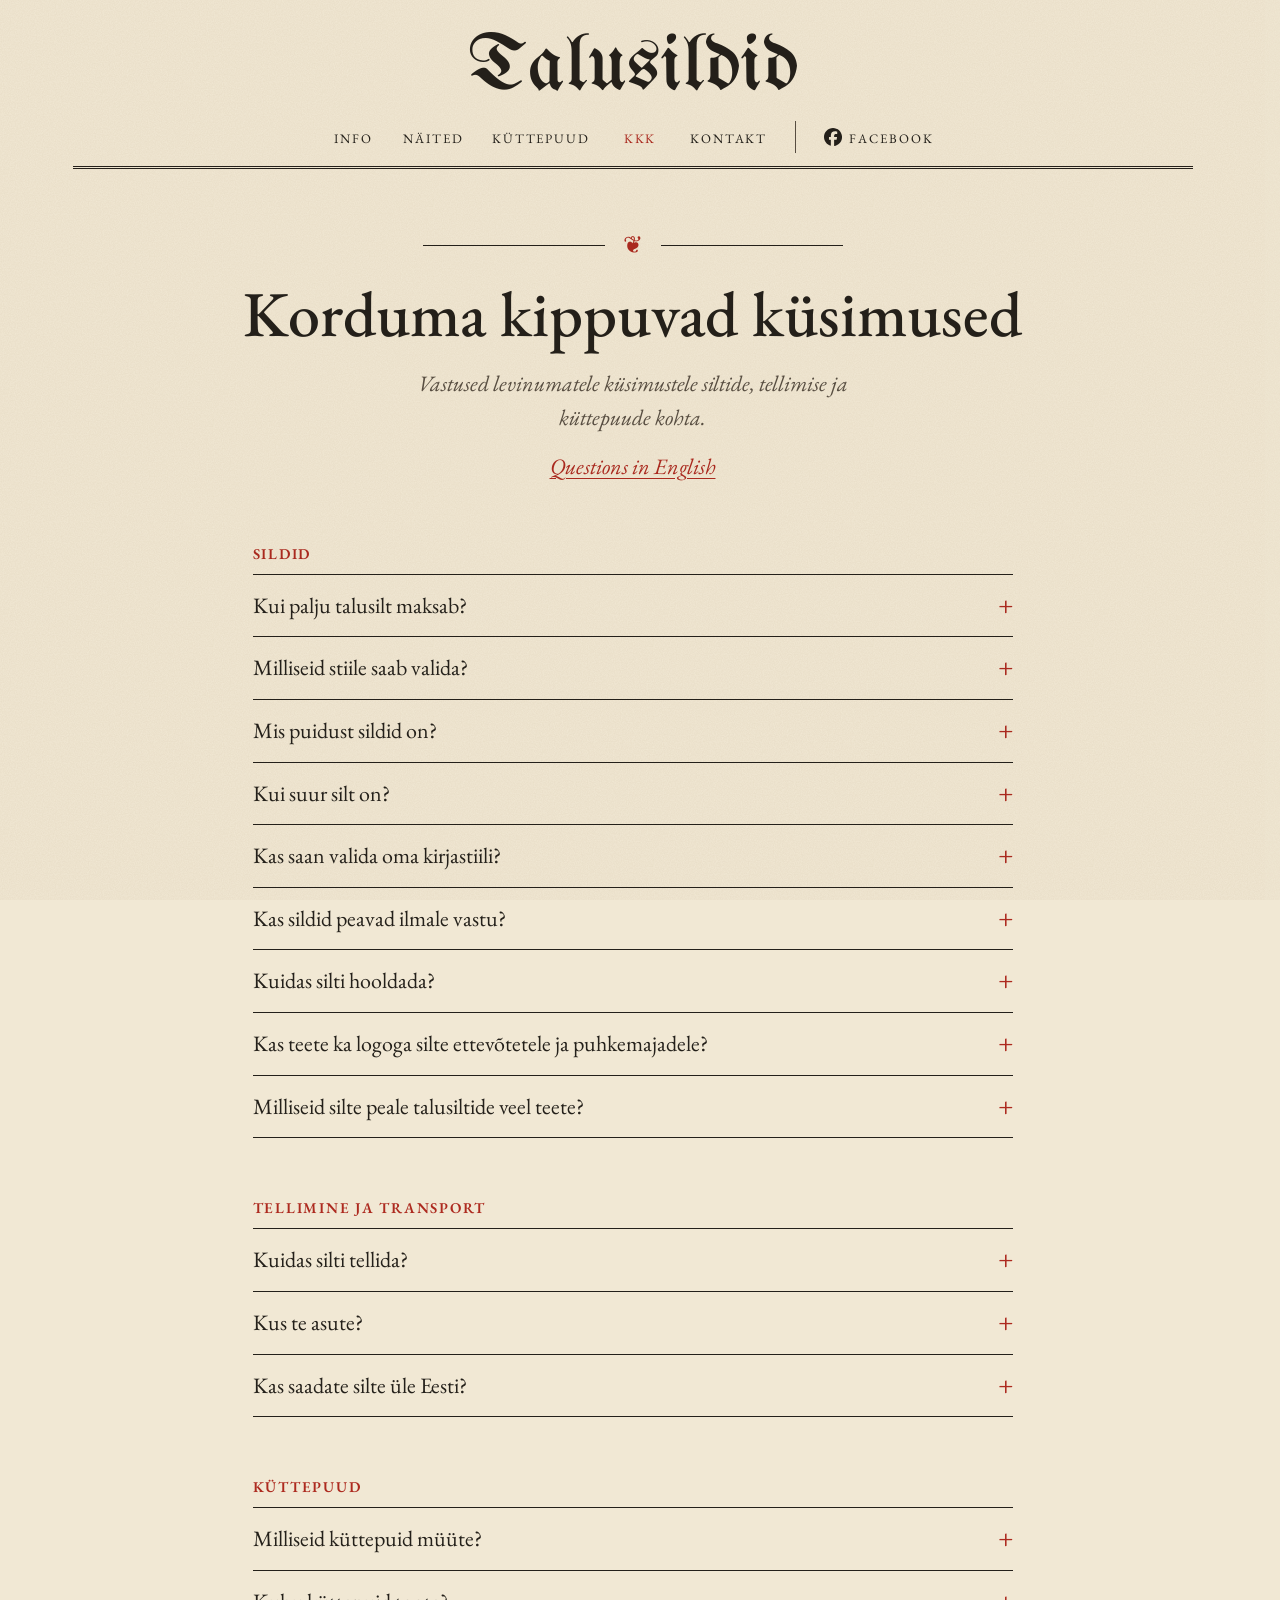
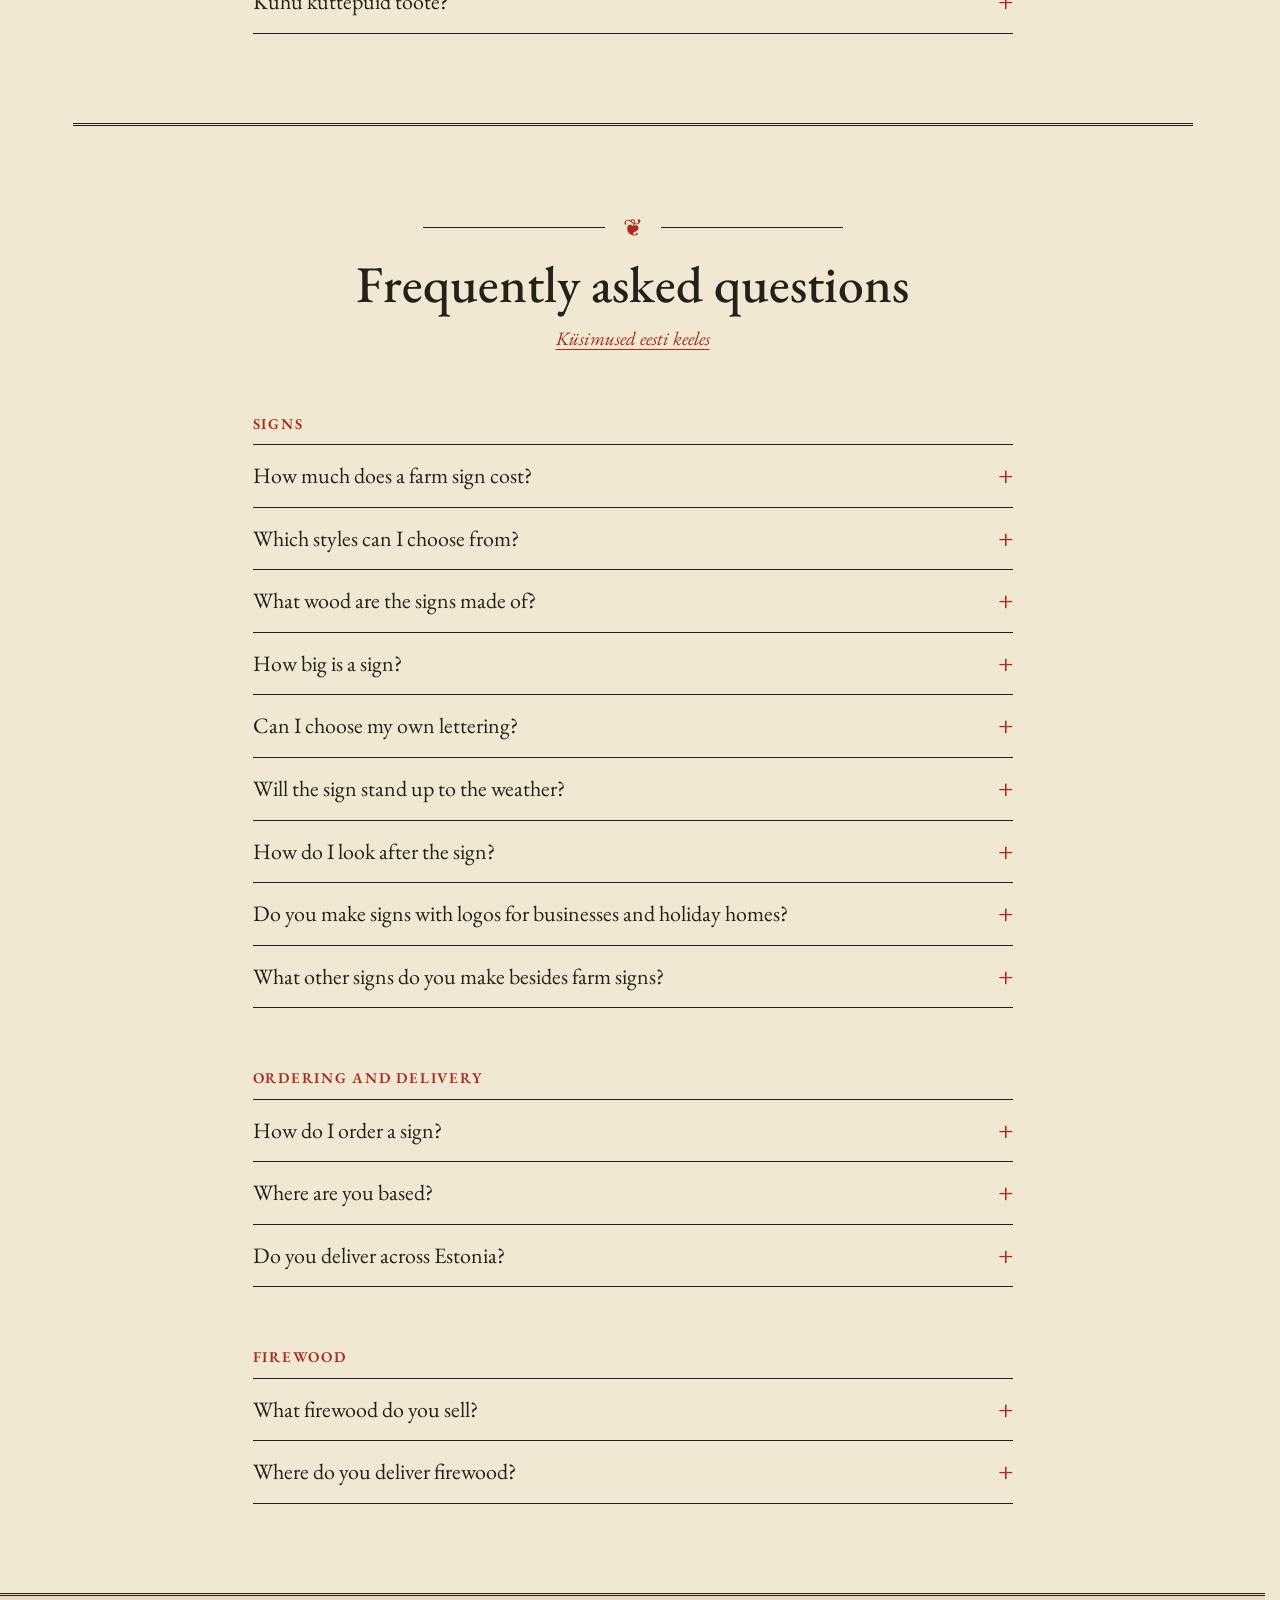
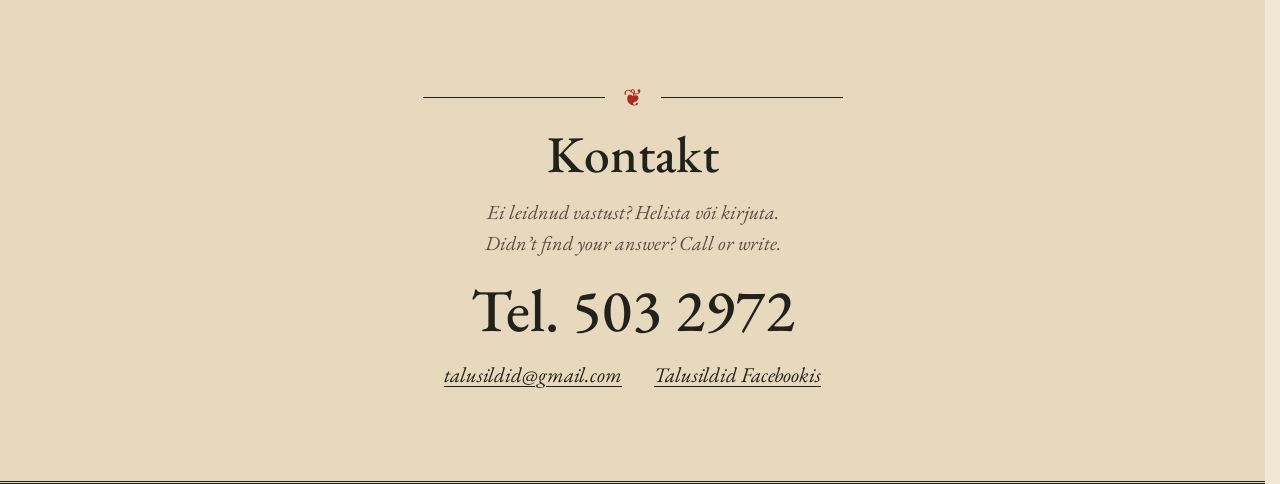
==== commit efc26507: "Apply the audit fixes: Näited order, tap targets, alt text, favicon - Näited: list the plates in the" ====
--- a/kkk.html
+++ b/kkk.html
@@ -2,11 +2,14 @@
 <html lang="et">
 	<head>
 		<meta charset="UTF-8">
-		<title>TALUSILDID - KKK</title>
+		<title>TALUSILDID - KKK :: Talusildid, sildid, viidad, kuivad küttepuud</title>
 		<meta name="description" content="Korduma kippuvad küsimused: talusiltide hinnad, stiilid, puit, mõõdud, viimistlus, tellimine ja transport ning küttepuud. Frequently asked questions in English.">
 		<meta name="keywords" content="puit,talusildid,viidad,puutöö,fassaadisildid,seinasildid,juhtmärgid,tänavasildid,hotellisildid,puhkemajasildid,talu,talud,saun,saunasildid,puu,lakitud,peitsitud,freesitud,värvitud,puustuudio,tehas,puutehas,käsitöö,hoonesildid,freesimine,peits,värv,õli,tõrvaõli,mänd,männilaud,suvekodu,talu,talud,küttepuud,logod">
 		<meta name="viewport" content="width=device-width, initial-scale=1">
 		<meta name="theme-color" content="#f1e8d4">
+		<link rel="icon" href="favicon.ico" sizes="32x32">
+		<link rel="icon" href="favicon.svg" type="image/svg+xml">
+		<link rel="apple-touch-icon" href="apple-touch-icon.png">
 		<link rel="preload" href="fonts/unifrakturmaguntia-latin.woff2" as="font" type="font/woff2" crossorigin>
 		<link rel="preload" href="fonts/eb-garamond-latin.woff2" as="font" type="font/woff2" crossorigin>
 		<link rel="preload" href="fonts/eb-garamond-italic-latin.woff2" as="font" type="font/woff2" crossorigin>
@@ -277,16 +280,6 @@
 		    }
 		  ]
 		}
-		</script>
-
-		<!-- Global site tag (gtag.js) - Google Analytics -->
-		<script async src="https://www.googletagmanager.com/gtag/js?id=UA-9827184-2"></script>
-		<script>
-		  window.dataLayer = window.dataLayer || [];
-		  function gtag(){dataLayer.push(arguments);}
-		  gtag('js', new Date());
-
-		  gtag('config', 'UA-9827184-2');
 		</script>
 	</head>
 	<body>
--- a/css/site.css
+++ b/css/site.css
@@ -73,20 +73,20 @@
 
 /* Masthead */
 .masthead { text-align: center; padding-top: 28px; }
-.masthead .wrap { border-bottom: 3px double var(--ink); padding-bottom: 14px; }
+.masthead .wrap { border-bottom: 3px double var(--ink); padding-bottom: 7px; }
 .wordmark { display: inline-block; font-family: "UnifrakturMaguntia", "UnifrakturMaguntia Fallback", serif; font-size: clamp(3rem, 2rem + 4vw, 5rem); line-height: 1; text-decoration: none; }
-.nav ul { display: flex; flex-wrap: wrap; justify-content: center; gap: 4px 28px; margin: 14px 0 0; padding: 0; list-style: none; font-size: 1.1875rem; }
-.nav a { text-decoration: none; font-variant-caps: all-small-caps; letter-spacing: 0.1em; }
+/* Each link is a 44 px tap target around its small-caps word; the margins are trimmed by the extra
+   height, so the menu sits where the bare words did (on phones the second row moves down a little) */
+.nav ul { display: flex; flex-wrap: wrap; justify-content: center; gap: 0 28px; margin: 7px 0 0; padding: 0; list-style: none; font-size: 1.1875rem; }
+.nav a { display: inline-flex; align-items: center; justify-content: center; gap: 7px; min-width: 44px; min-height: 44px; text-decoration: none; font-variant-caps: all-small-caps; letter-spacing: 0.1em; }
 .nav a:hover { text-decoration: underline; }
 .nav a[aria-current="page"] { color: var(--red); }
-.nav-fb { display: inline-flex; align-items: center; gap: 7px; }
 .nav-fb svg { width: 0.95em; height: 0.95em; flex: none; }
 /* Facebook leaves the site, so it sits apart behind a hairline; icon only on phones to keep the rows short */
-.nav-aside { border-left: 1px solid var(--ink-soft); padding-left: 28px; }
+.nav-aside { display: flex; align-items: center; gap: 28px; }
+.nav-aside::before { content: ""; height: 1.7em; border-left: 1px solid var(--ink-soft); }
 @media (max-width: 480px) {
-	.nav ul { column-gap: 14px; }
-	.nav-aside { padding-left: 14px; }
-	.nav-fb { min-height: 28px; }
+	.nav ul, .nav-aside { column-gap: 14px; }
 	.nav-fb-label { position: absolute; width: 1px; height: 1px; overflow: hidden; clip-path: inset(50%); white-space: nowrap; }
 }
 
@@ -121,12 +121,18 @@
 .slides img { grid-area: 1 / 1; width: 100%; aspect-ratio: 900 / 425; object-fit: cover; opacity: 0; transition: opacity 900ms ease-in-out; }
 .slides img:first-child { object-position: top; }
 .slides img.is-on { opacity: 1; }
-.dots { display: flex; justify-content: center; gap: 4px; margin-top: 14px; }
-.dots button { width: 28px; height: 28px; padding: 0; border: 0; background: none; cursor: pointer; }
+/* Small diamonds on 44 px buttons, so a thumb can hit them; the margin is trimmed to match */
+.dots { display: flex; justify-content: center; margin-top: 6px; }
+.dots button { width: 44px; height: 44px; padding: 0; border: 0; background: none; cursor: pointer; }
 .dots button::before { content: ""; display: block; width: 10px; height: 10px; margin: auto; border: 1px solid var(--ink); transform: rotate(45deg); transition: background-color 200ms ease-out; }
 .dots button[aria-current="true"]::before { background: var(--red); border-color: var(--red); }
 .dots button:hover::before { background: var(--ink); }
 .dots button:focus-visible { outline: 2px solid var(--red); outline-offset: 0; }
+/* A slide that failed to load keeps the frame's size but never shows its broken-image box; with fewer
+   than two slides left, or no script to work them, the dots go too */
+.slides img.is-broken { visibility: hidden; }
+.dots[hidden] { display: none; }
+@media (scripting: none) { .dots { display: none; } }
 
 @media (prefers-reduced-motion: no-preference) {
 	.rise { animation: rise 800ms var(--ease-out) both; }
@@ -223,7 +229,30 @@
 	.ledger-sm dt::after { content: ""; }
 }
 
-@media (prefers-reduced-motion: reduce) { * { transition: none !important; } }
+@media (prefers-reduced-motion: reduce) { *, *::before, *::after { transition: none !important; } }
+
+/* Windows high contrast: the system drops fills and the grain, so the current dot gets the system
+   highlight and the grain layer steps aside */
+@media (forced-colors: active) {
+	body::before { display: none; }
+	.dots button::before { border-color: CanvasText; }
+	.dots button[aria-current="true"]::before { background: Highlight; border-color: Highlight; forced-color-adjust: none; }
+}
+
+/* Print: the page on paper, without the grain, the carousel controls or the jump links */
+@media print {
+	body { font-size: 12pt; background: none; }
+	body::before, .skip, .dots, .nav-aside, .to-top, .lightbox { display: none; }
+	.rise { animation: none; }
+	.band { background: none; }
+	.section { padding-block: 24pt; }
+	.style, .plate, .facts, .notes > div, .faq details { break-inside: avoid; }
+	/* KKK answers print even when their question is closed (Chrome, Edge, Safari) */
+	.faq details::details-content { content-visibility: visible; }
+	.faq summary::after { content: none; }
+	/* Contact lines print as what they are */
+	.contact-list a[href^="http"]::after { content: " (" attr(href) ")"; font-size: 0.85em; }
+}
 
 .flush-top { padding-top: 0; }
 
@@ -234,17 +263,48 @@
 .wrap-narrow { max-width: 1000px; }
 
 /* Gallery: one column on phones. On wider screens wide signs take the whole row
-   and the rest pair up in equal mounts (contain, so no sign loses letters). */
+   and the rest pair up in equal mounts (contain, so no sign loses letters).
+   Plates fill in markup order (no dense packing), so the Tab key meets them as the eye does;
+   a lone paired plate between two wide ones leaves a gap beside it. */
 .gallery { display: grid; gap: 36px; align-items: start; }
 .plate { margin: 0; }
 .plate .frame { padding: 5px; outline-offset: 3px; }
 .plate img { width: 100%; }
 .plate figcaption, .photo-note { margin-top: 14px; text-align: center; font-style: italic; color: var(--ink-soft); }
 @media (min-width: 761px) {
-	.gallery { grid-template-columns: 1fr 1fr; grid-auto-flow: row dense; gap: 48px 40px; }
+	.gallery { grid-template-columns: 1fr 1fr; gap: 48px 40px; }
 	.plate-wide { grid-column: 1 / -1; }
 	.plate:not(.plate-wide) img { aspect-ratio: 16 / 9; object-fit: contain; }
 }
+/* Näited: each sign links to its full picture (a bigger file can go in the href later);
+   the script on that page opens it in the lightbox below instead of leaving the page. */
+.zoom { display: block; cursor: zoom-in; }
+html.lb-open { overflow: hidden; }
+.lightbox {
+	position: fixed; inset: 0; width: 100%; height: 100%; max-width: none; max-height: none;
+	margin: 0; padding: 0; border: 0; background: transparent; color: var(--paper);
+	overflow: hidden; cursor: zoom-out;
+}
+.lightbox[open] { display: flex; flex-direction: column; align-items: center; justify-content: center; gap: 14px; }
+.lightbox::backdrop { background: transparent; }
+.lb-shade { position: absolute; inset: 0; background: rgb(28 24 19 / 0.94); }
+.lb-frame { position: relative; padding: 8px; outline-offset: 4px; }
+.lb-frame img { width: 100%; height: 100%; }
+.lb-caption, .lb-nav { position: relative; }
+.lb-caption { max-width: 60ch; padding-inline: 16px; text-align: center; font-style: italic; color: var(--paper-2); }
+.lb-caption:empty { display: none; }
+.lb-nav { display: flex; align-items: center; gap: 6px; font-variant-caps: all-small-caps; letter-spacing: 0.1em; font-variant-numeric: lining-nums; color: var(--paper-2); }
+.lb-count { min-width: 5.5em; text-align: center; }
+.lightbox button {
+	display: grid; place-items: center; width: 44px; height: 44px; padding: 0;
+	border: 0; background: none; color: var(--paper); font: inherit; font-size: 2rem; line-height: 1; cursor: pointer;
+	transition: color 150ms ease-out;
+}
+.lightbox button:hover { color: #e0766b; }
+.lightbox button:focus-visible { outline: 2px solid var(--paper); outline-offset: -2px; }
+.lb-close { position: absolute; top: 8px; right: 8px; }
+.lb-nav button { font-size: 2.5rem; padding-bottom: 6px; }
+
 .to-top { margin-top: 56px; text-align: center; font-style: italic; }
 .to-top a { color: var(--red); }
 
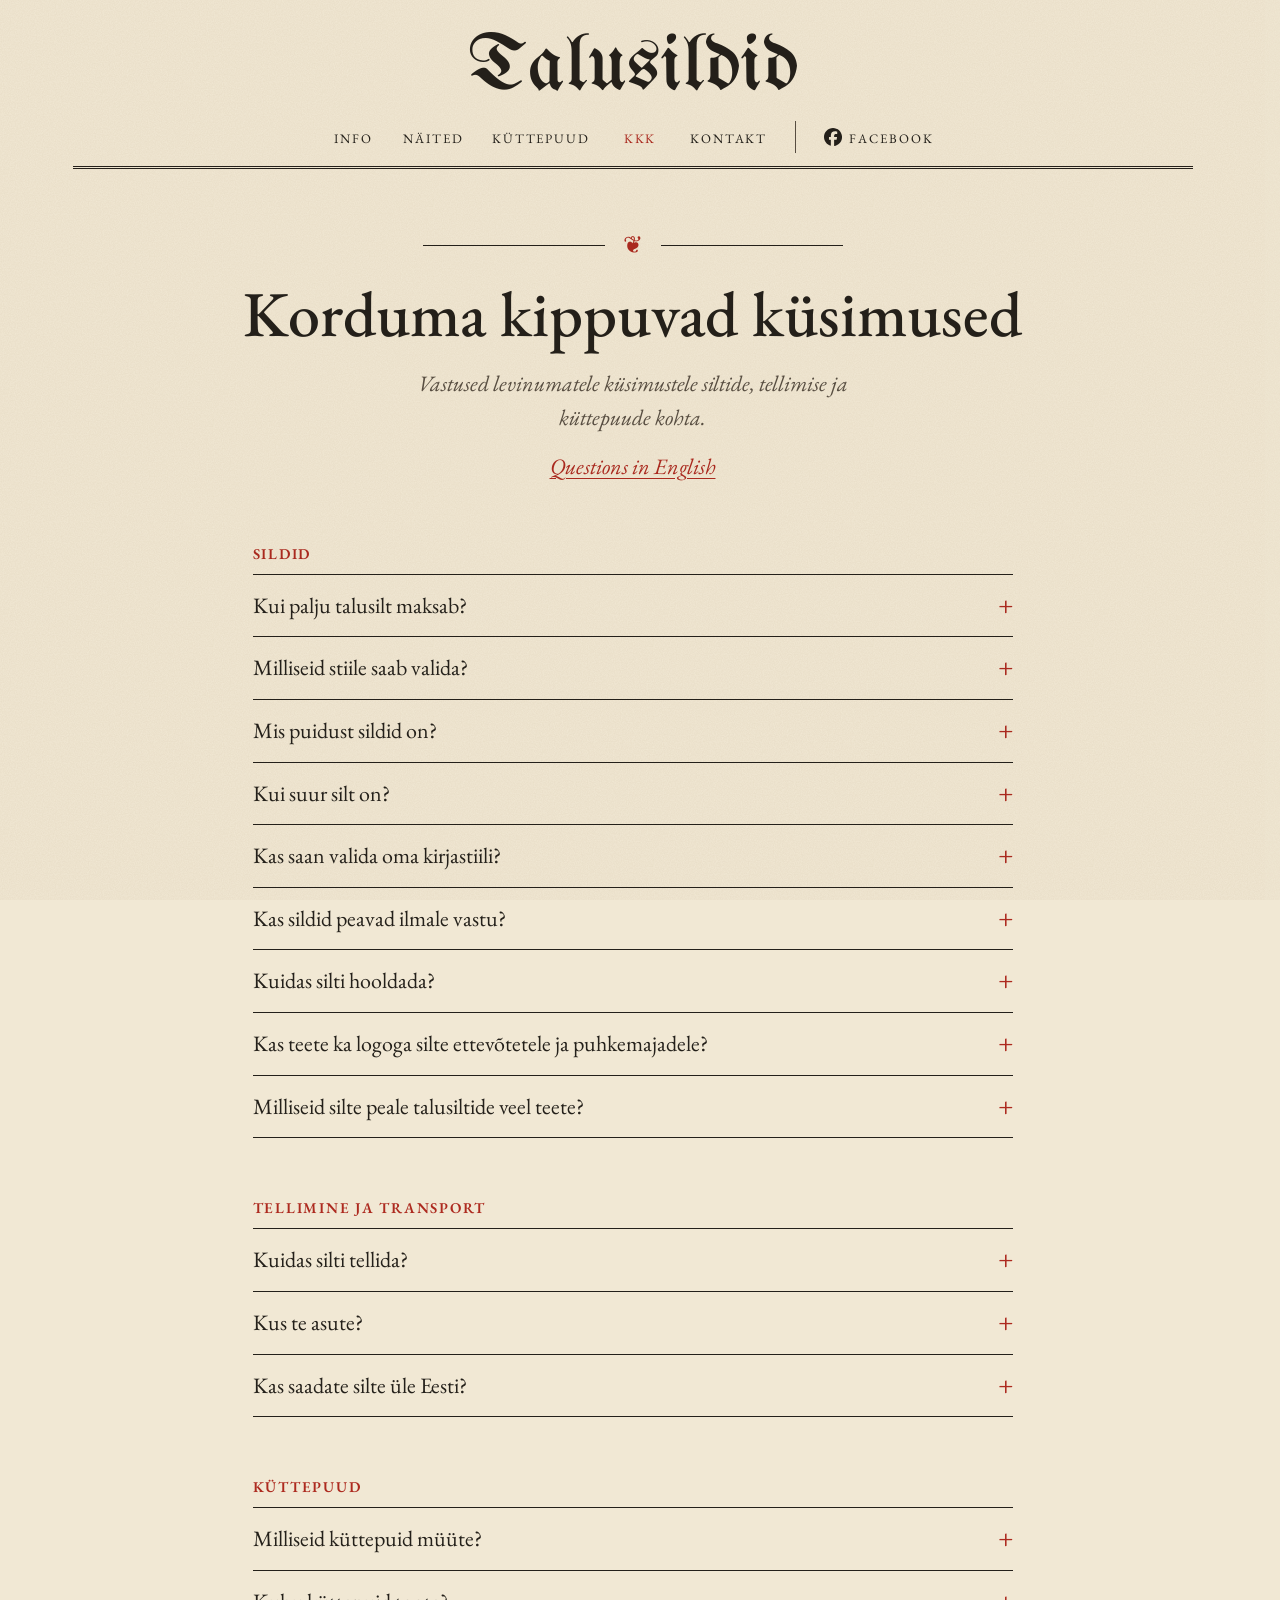
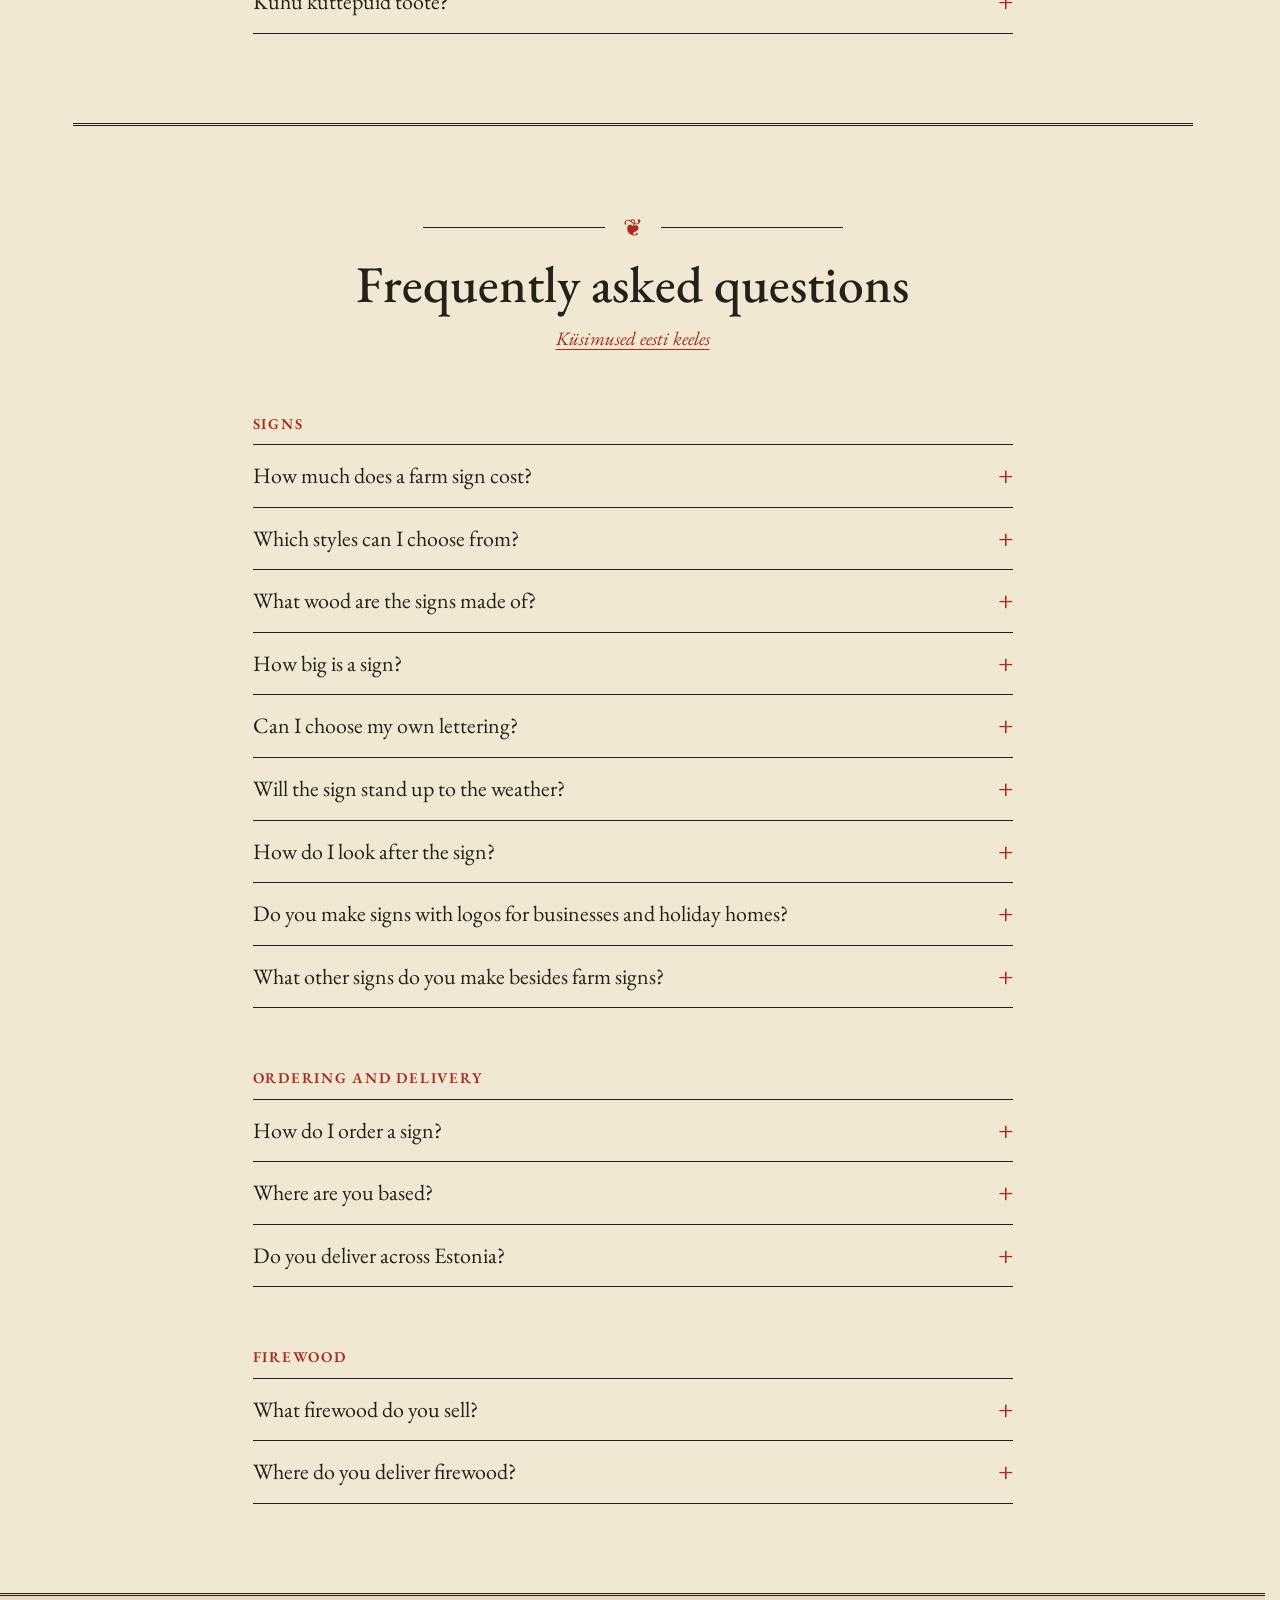
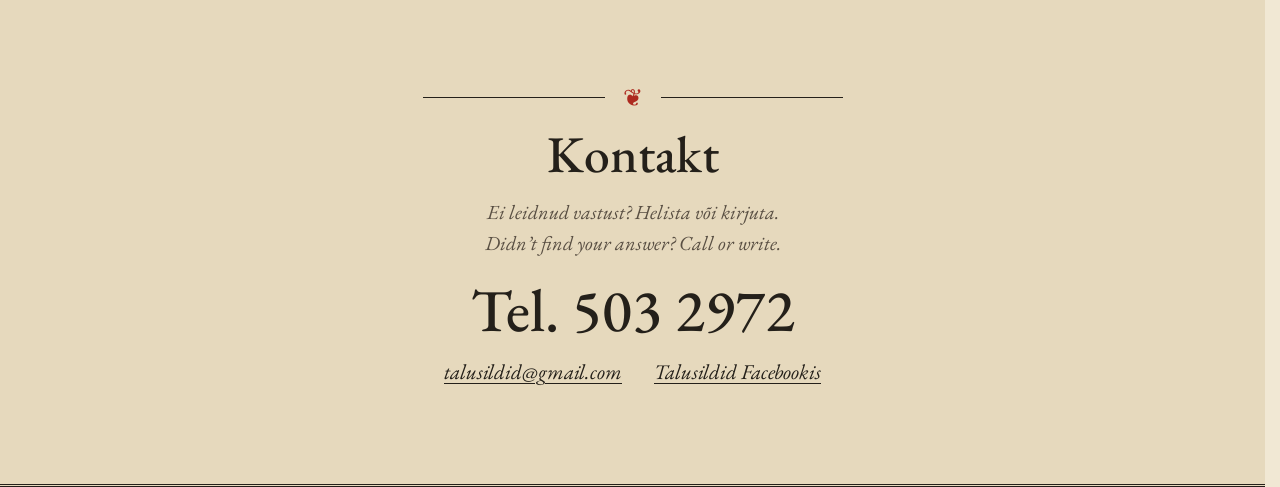
==== commit 24dd22c2: "Apply the second audit fixes: carousel hold, menu divider, new hero - Carousel stops for good when a" ====
--- a/kkk.html
+++ b/kkk.html
@@ -298,6 +298,22 @@
 						<li class="nav-aside"><a class="nav-fb" href="https://www.facebook.com/talusildid.net/"><svg viewBox="0 0 24 24" aria-hidden="true"><path fill="currentColor" d="M9.101 23.691v-7.98H6.627v-3.667h2.474v-1.58c0-4.085 1.848-5.978 5.858-5.978.401 0 .955.042 1.468.103a8.68 8.68 0 0 1 1.141.195v3.325a8.623 8.623 0 0 0-.653-.036 26.805 26.805 0 0 0-.733-.009c-.707 0-1.259.096-1.675.309a1.686 1.686 0 0 0-.679.622c-.258.42-.374.995-.374 1.752v1.297h3.919l-.386 2.103-.287 1.564h-3.246v8.245C19.396 23.238 24 18.179 24 12.044c0-6.627-5.373-12-12-12s-12 5.373-12 12c0 5.628 3.874 10.35 9.101 11.647Z"/></svg><span class="nav-fb-label">Facebook</span></a></li>
 					</ul>
 				</nav>
+				<script>
+				// Mark the Facebook item when it wraps onto a row of its own (see .nav-aside.is-alone in site.css).
+				// Runs here, before the page paints; checks again whenever the menu changes size.
+				(function () {
+					var aside = document.querySelector('.nav-aside');
+					if (!aside || !window.ResizeObserver) return;
+					var prev = aside.previousElementSibling;
+					function check() {
+						aside.classList.remove('is-alone');
+						if (aside.offsetTop > prev.offsetTop + 1) aside.classList.add('is-alone');
+					}
+					check();
+					new ResizeObserver(check).observe(aside.parentNode);
+					if (document.fonts) document.fonts.ready.then(check);
+				})();
+				</script>
 			</div>
 		</header>
 
--- a/css/site.css
+++ b/css/site.css
@@ -31,6 +31,8 @@
 	--ink: #24201a;
 	--ink-soft: #594f43;
 	--red: #ad2a1f;
+	--red-on-dark: #e0766b;          /* the stamp red lifted for the dark lightbox */
+	--shade: rgb(28 24 19 / 0.94);   /* lightbox backdrop, a shade under the ink */
 	--wrap: 1120px;
 	--gutter: clamp(16px, 4vw, 40px);
 	--ease-out: cubic-bezier(0.16, 1, 0.3, 1);
@@ -67,6 +69,8 @@
 
 .wrap { max-width: var(--wrap); margin-inline: auto; padding-inline: var(--gutter); }
 .sc { font-variant-caps: all-small-caps; letter-spacing: 0.08em; }
+/* Visually hidden, still read by screen readers */
+.vh { position: absolute; width: 1px; height: 1px; overflow: hidden; clip-path: inset(50%); white-space: nowrap; }
 
 .skip { position: absolute; left: var(--gutter); top: -100px; padding: 8px 14px; background: var(--ink); color: var(--paper); z-index: 110; }
 .skip:focus { top: 12px; }
@@ -74,7 +78,8 @@
 /* Masthead */
 .masthead { text-align: center; padding-top: 28px; }
 .masthead .wrap { border-bottom: 3px double var(--ink); padding-bottom: 7px; }
-.wordmark { display: inline-block; font-family: "UnifrakturMaguntia", "UnifrakturMaguntia Fallback", serif; font-size: clamp(3rem, 2rem + 4vw, 5rem); line-height: 1; text-decoration: none; }
+/* The 18vw cap only bites with a large phone text setting, where the one-word mark would run off the screen */
+.wordmark { display: inline-block; font-family: "UnifrakturMaguntia", "UnifrakturMaguntia Fallback", serif; font-size: min(clamp(3rem, 2rem + 4vw, 5rem), 18vw); line-height: 1; text-decoration: none; }
 /* Each link is a 44 px tap target around its small-caps word; the margins are trimmed by the extra
    height, so the menu sits where the bare words did (on phones the second row moves down a little) */
 .nav ul { display: flex; flex-wrap: wrap; justify-content: center; gap: 0 28px; margin: 7px 0 0; padding: 0; list-style: none; font-size: 1.1875rem; }
@@ -82,12 +87,20 @@
 .nav a:hover { text-decoration: underline; }
 .nav a[aria-current="page"] { color: var(--red); }
 .nav-fb svg { width: 0.95em; height: 0.95em; flex: none; }
-/* Facebook leaves the site, so it sits apart behind a hairline; icon only on phones to keep the rows short */
+/* Facebook leaves the site, so it sits apart behind a hairline; icon only on phones to keep the rows short.
+   When it wraps onto a row of its own the hairline has nothing to divide: the script after the menu marks it
+   .is-alone, and it takes the whole row with the link centred (the full row also stops it hopping back up). */
 .nav-aside { display: flex; align-items: center; gap: 28px; }
 .nav-aside::before { content: ""; height: 1.7em; border-left: 1px solid var(--ink-soft); }
+.nav-aside.is-alone { flex-basis: 100%; justify-content: center; }
+.nav-aside.is-alone::before { content: none; }
 @media (max-width: 480px) {
-	.nav ul, .nav-aside { column-gap: 14px; }
+	.nav ul { column-gap: 14px; }
 	.nav-fb-label { position: absolute; width: 1px; height: 1px; overflow: hidden; clip-path: inset(50%); white-space: nowrap; }
+	/* The bare icon sits centred in its 44 px tap target; take that padding off both sides of the hairline
+	   gap so the icon stands as far from the hairline as the word before it does */
+	.nav-aside { --pad: max(0px, (44px - 0.95em) / 2); column-gap: calc(14px - var(--pad)); }
+	.nav-aside:not(.is-alone) .nav-fb { margin-inline-end: calc(-1 * var(--pad)); }
 }
 
 /* Ornamental rule: two hairlines and a fleuron */
@@ -110,7 +123,8 @@
 
 /* Hero */
 .hero { text-align: center; padding-block: clamp(36px, 5vw, 64px) clamp(56px, 7vw, 96px); }
-.hero h1 { font-size: clamp(2.5rem, 1.4rem + 4vw, 4.5rem); max-width: 16em; margin: 22px auto 0; }
+/* Like the wordmark, the vw caps only bite with a large phone text setting, where a long word would run off the screen */
+.hero h1 { font-size: min(clamp(2.5rem, 1.4rem + 4vw, 4.5rem), 13vw); max-width: 16em; margin: 22px auto 0; }
 .hero h1 em { color: var(--red); }
 .hero p { max-width: 40ch; margin: 22px auto 0; font-size: 1.375rem; color: var(--ink-soft); font-style: italic; }
 .hero-actions { display: flex; flex-wrap: wrap; justify-content: center; gap: 12px; margin-top: 30px; }
@@ -149,7 +163,9 @@
 .style { display: grid; grid-template-columns: 5fr 6fr; gap: 20px 48px; align-items: center; padding-block: 30px; border-top: 1px solid var(--ink); counter-increment: stiil; }
 .style:last-child { border-bottom: 1px solid var(--ink); }
 .style .frame { padding: 5px; outline-offset: 3px; }
-.style-head { display: flex; align-items: baseline; gap: 10px; margin-bottom: 8px; }
+/* Wraps (price under the name) only when a large text setting leaves no room on one line */
+.style > * { min-width: 0; }
+.style-head { display: flex; flex-wrap: wrap; align-items: baseline; gap: 0 10px; margin-bottom: 8px; }
 .style-head::before { content: counter(stiil, upper-roman) "."; color: var(--red); font-weight: 600; min-width: 2.2em; }
 .style h3 { font-size: 1.625rem; font-weight: 600; font-variant-caps: all-small-caps; letter-spacing: 0.06em; }
 .leader { flex: 1; border-bottom: 2px dotted var(--ink-soft); transform: translateY(-6px); min-width: 24px; }
@@ -161,7 +177,7 @@
 }
 
 .notes { display: grid; grid-template-columns: 1fr 1fr; column-gap: 56px; row-gap: 28px; margin-top: 44px; }
-.notes h3 { font-size: 1.375rem; font-variant-caps: all-small-caps; letter-spacing: 0.08em; margin-bottom: 6px; }
+.notes :is(h2, h3) { font-size: 1.375rem; font-variant-caps: all-small-caps; letter-spacing: 0.08em; margin-bottom: 6px; }
 .notes p { color: var(--ink-soft); }
 .notes p + p { margin-top: 8px; }
 @media (max-width: 760px) { .notes { grid-template-columns: 1fr; } }
@@ -193,7 +209,8 @@
 .firewood-lead { margin-top: 14px; font-size: 1.375rem; font-style: italic; color: var(--ink-soft); }
 .firewood .ledger { margin-top: 22px; }
 .firewood-note { margin-top: 16px; color: var(--ink-soft); }
-.tile-link { display: inline-block; margin-top: 14px; color: var(--red); font-style: italic; }
+/* Standalone links get a 44 px tall tap target; the margins are trimmed so the text sits where it did */
+.tile-link { display: inline-flex; align-items: center; min-height: 44px; margin-top: 8px; color: var(--red); font-style: italic; }
 .tile-link:hover { text-decoration: underline; }
 @media (hover: hover) { .firewood:has(a:hover) img { filter: none; } }
 @media (max-width: 760px) { .firewood { grid-template-columns: 1fr; } }
@@ -202,7 +219,8 @@
 .contact { text-align: center; }
 .contact-phone { display: inline-block; margin-top: 18px; font-size: clamp(2.5rem, 1.6rem + 3vw, 3.75rem); font-weight: 500; line-height: 1.1; text-decoration: none; font-variant-numeric: lining-nums; }
 .contact-phone:hover { color: var(--red); }
-.contact-list { display: flex; flex-wrap: wrap; justify-content: center; gap: 6px 32px; margin: 16px 0 0; padding: 0; list-style: none; font-size: 1.3125rem; font-style: italic; }
+.contact-list { display: flex; flex-wrap: wrap; justify-content: center; gap: 0 32px; margin: 8px 0 0; padding: 0; list-style: none; font-size: 1.3125rem; font-style: italic; overflow-wrap: anywhere; }
+.contact-list a { display: inline-flex; align-items: center; min-height: 44px; }
 
 /* Kontakt page: a ruled ledger with dotted leaders, like the style entries */
 .ledger { max-width: 760px; margin: 0 auto; border-top: 1px solid var(--ink); }
@@ -210,7 +228,7 @@
 .ledger dt { flex: 1; display: flex; align-items: baseline; gap: 10px; font-size: 1.375rem; font-weight: 600; font-variant-caps: all-small-caps; letter-spacing: 0.08em; }
 .ledger dt::after { content: ""; flex: 1; min-width: 24px; border-bottom: 2px dotted var(--ink-soft); transform: translateY(-6px); }
 .ledger dd { margin: 0; font-size: clamp(1.5rem, 1.2rem + 1.2vw, 2.125rem); font-variant-numeric: lining-nums; }
-.ledger a { text-decoration: none; }
+.ledger a { display: inline-block; padding-block: 7px; margin-block: -7px; text-decoration: none; }
 .ledger a:hover { color: var(--red); text-decoration: underline; }
 .ledger .ledger-big { font-size: clamp(2rem, 1.4rem + 2.4vw, 3rem); font-weight: 500; }
 @media (max-width: 600px) {
@@ -251,14 +269,14 @@
 	.faq details::details-content { content-visibility: visible; }
 	.faq summary::after { content: none; }
 	/* Contact lines print as what they are */
-	.contact-list a[href^="http"]::after { content: " (" attr(href) ")"; font-size: 0.85em; }
+	.contact-list a[href^="http"]::after { content: "\a0(" attr(href) ")"; font-size: 0.85em; }
 }
 
 .flush-top { padding-top: 0; }
 
 /* Inner pages: a centred title block, then the work */
 .page-head { text-align: center; padding-block: clamp(36px, 5vw, 64px) clamp(36px, 5vw, 56px); }
-.page-head h1 { font-size: clamp(2.5rem, 1.5rem + 3.4vw, 4rem); margin-top: 22px; }
+.page-head h1 { font-size: min(clamp(2.5rem, 1.5rem + 3.4vw, 4rem), 13vw); margin-top: 22px; }
 .page-head p { max-width: 44ch; margin: 18px auto 0; font-size: 1.375rem; font-style: italic; color: var(--ink-soft); }
 .wrap-narrow { max-width: 1000px; }
 
@@ -287,7 +305,7 @@
 }
 .lightbox[open] { display: flex; flex-direction: column; align-items: center; justify-content: center; gap: 14px; }
 .lightbox::backdrop { background: transparent; }
-.lb-shade { position: absolute; inset: 0; background: rgb(28 24 19 / 0.94); }
+.lb-shade { position: absolute; inset: 0; background: var(--shade); }
 .lb-frame { position: relative; padding: 8px; outline-offset: 4px; }
 .lb-frame img { width: 100%; height: 100%; }
 .lb-caption, .lb-nav { position: relative; }
@@ -300,7 +318,7 @@
 	border: 0; background: none; color: var(--paper); font: inherit; font-size: 2rem; line-height: 1; cursor: pointer;
 	transition: color 150ms ease-out;
 }
-.lightbox button:hover { color: #e0766b; }
+.lightbox button:hover { color: var(--red-on-dark); }
 .lightbox button:focus-visible { outline: 2px solid var(--paper); outline-offset: -2px; }
 .lb-close { position: absolute; top: 8px; right: 8px; }
 .lb-nav button { font-size: 2.5rem; padding-bottom: 6px; }
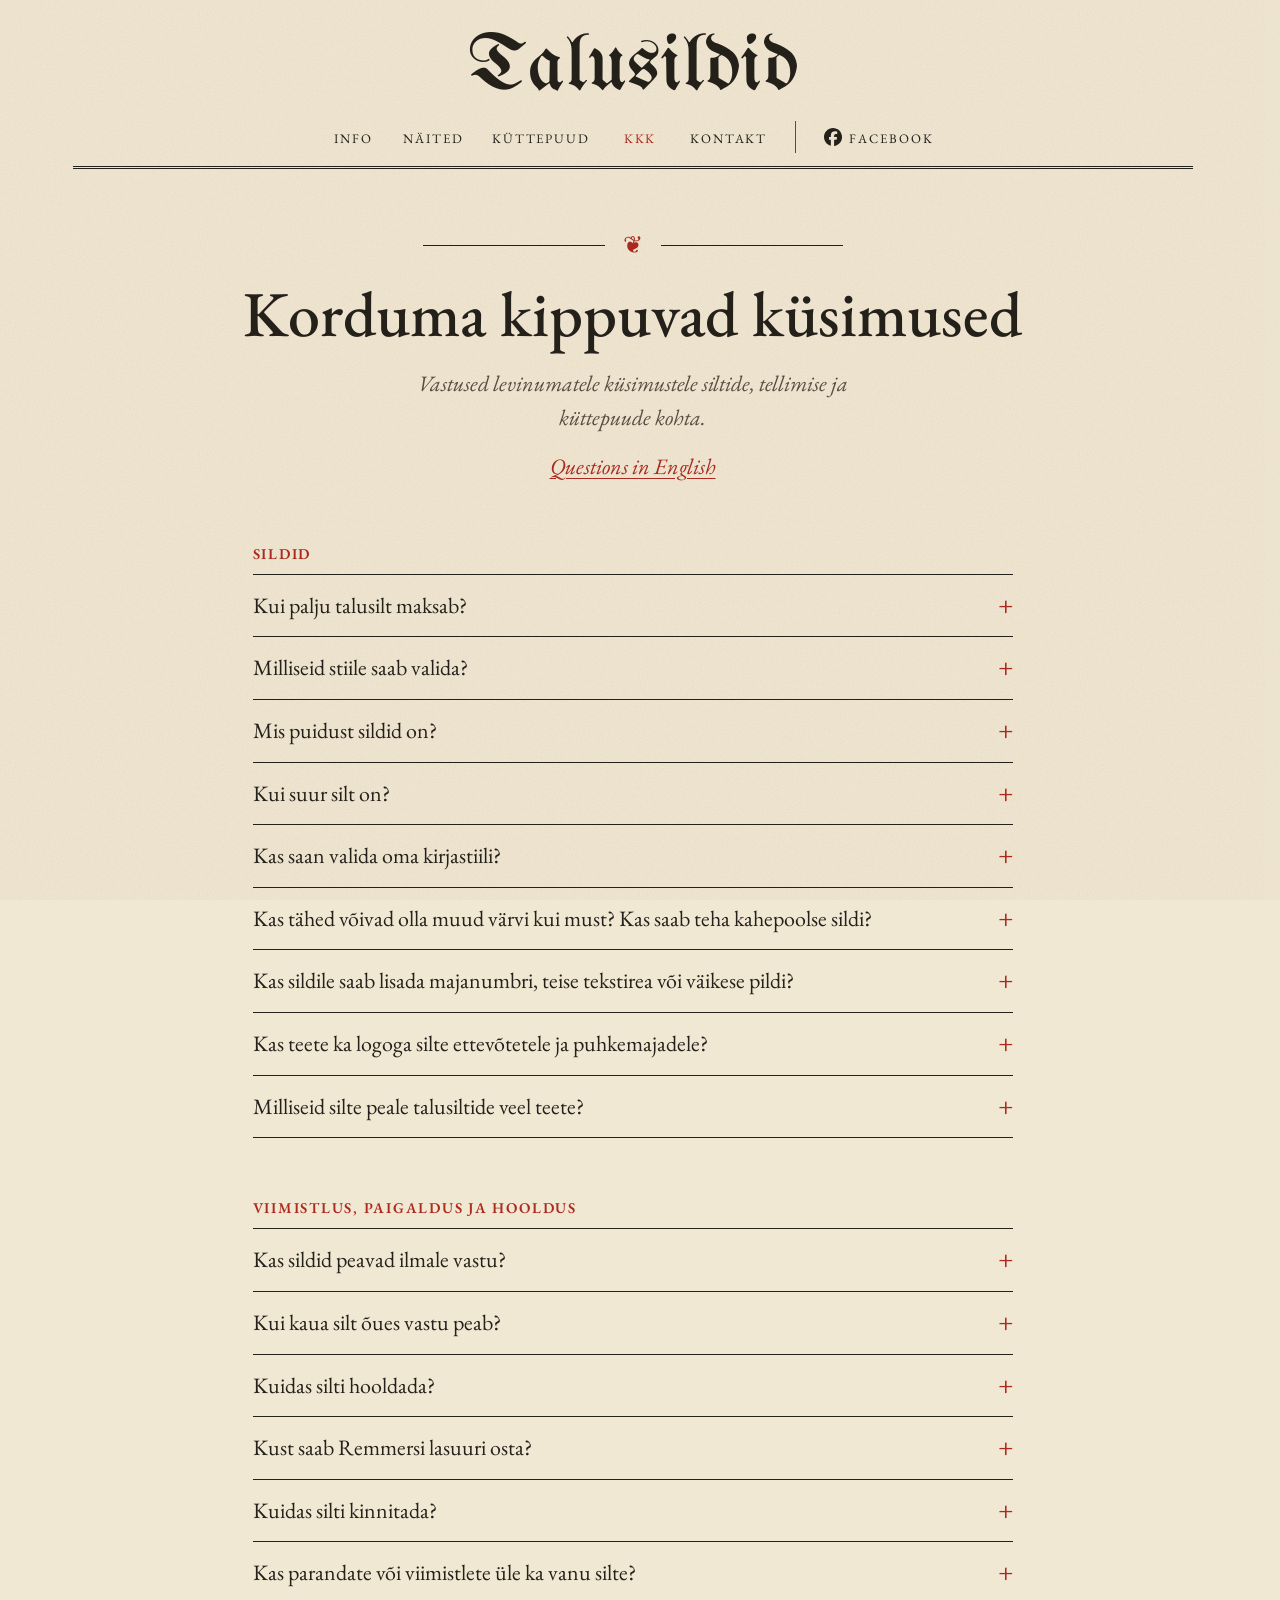
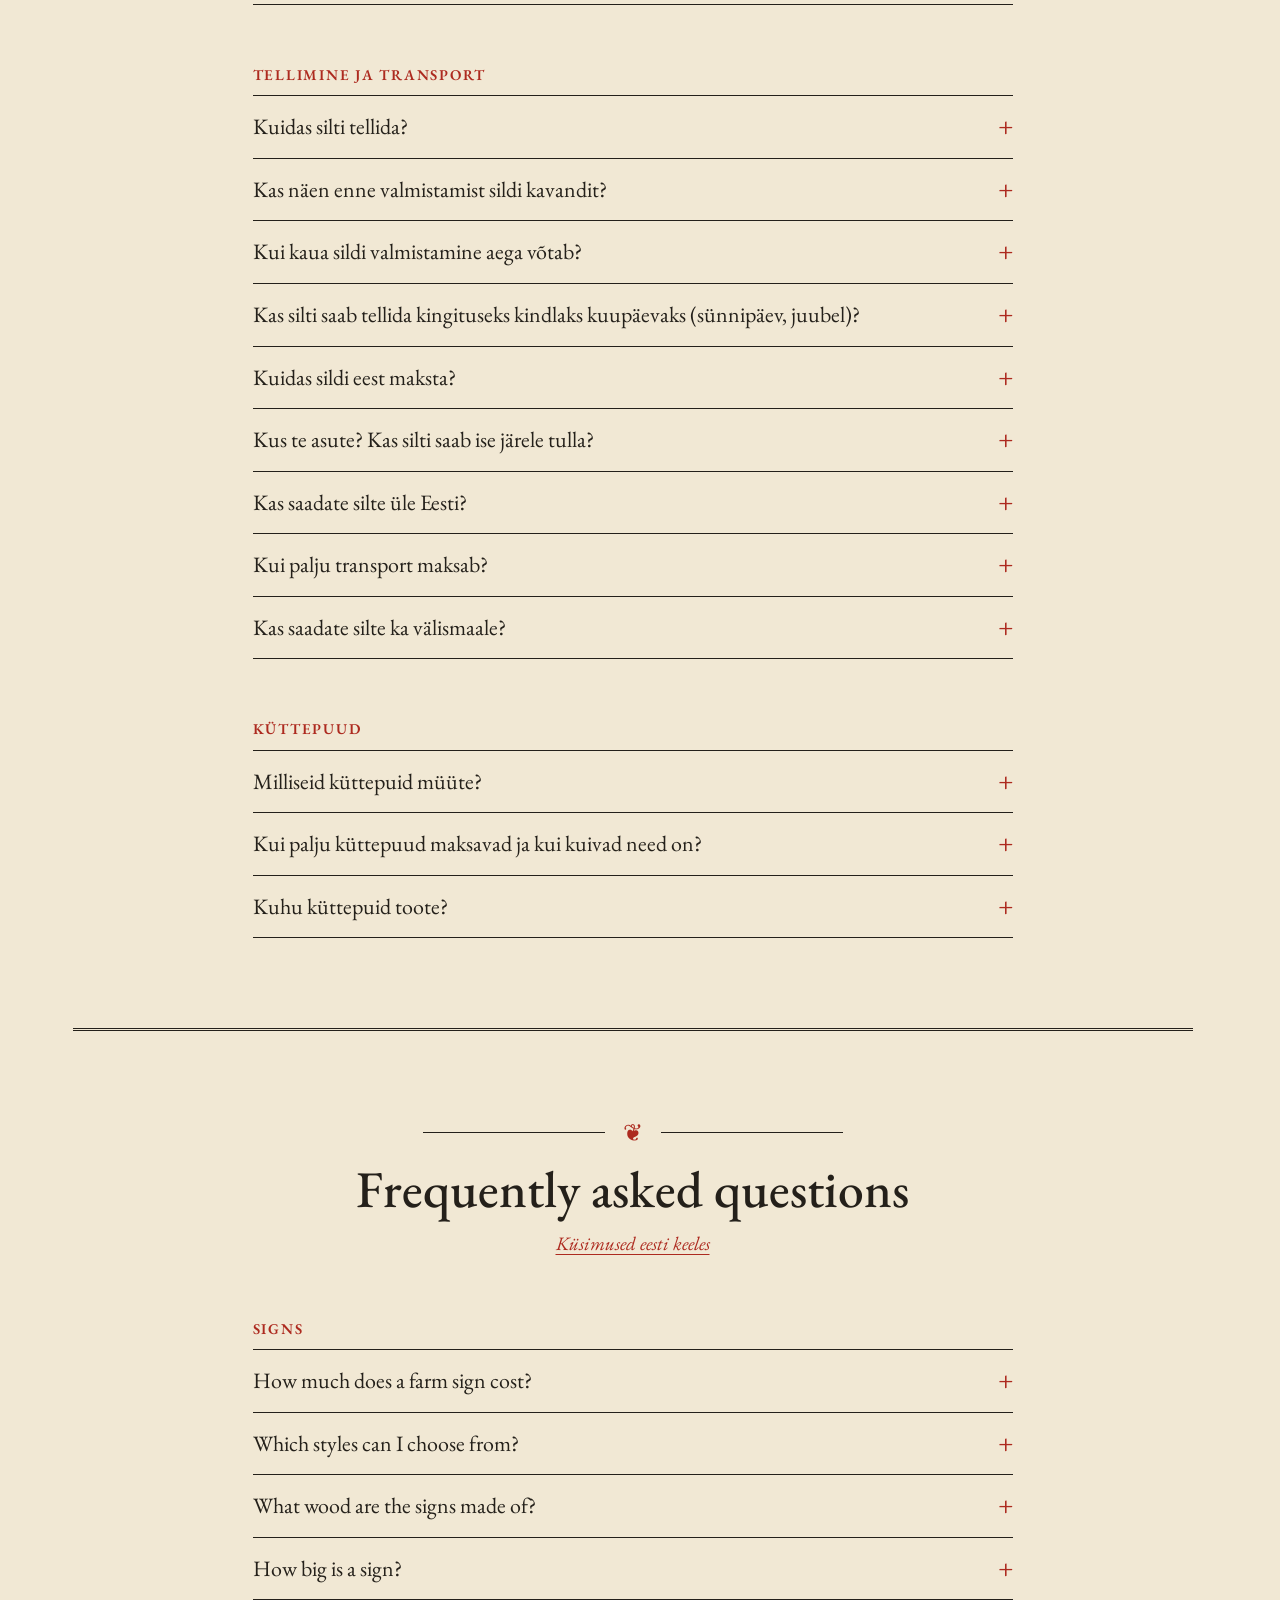
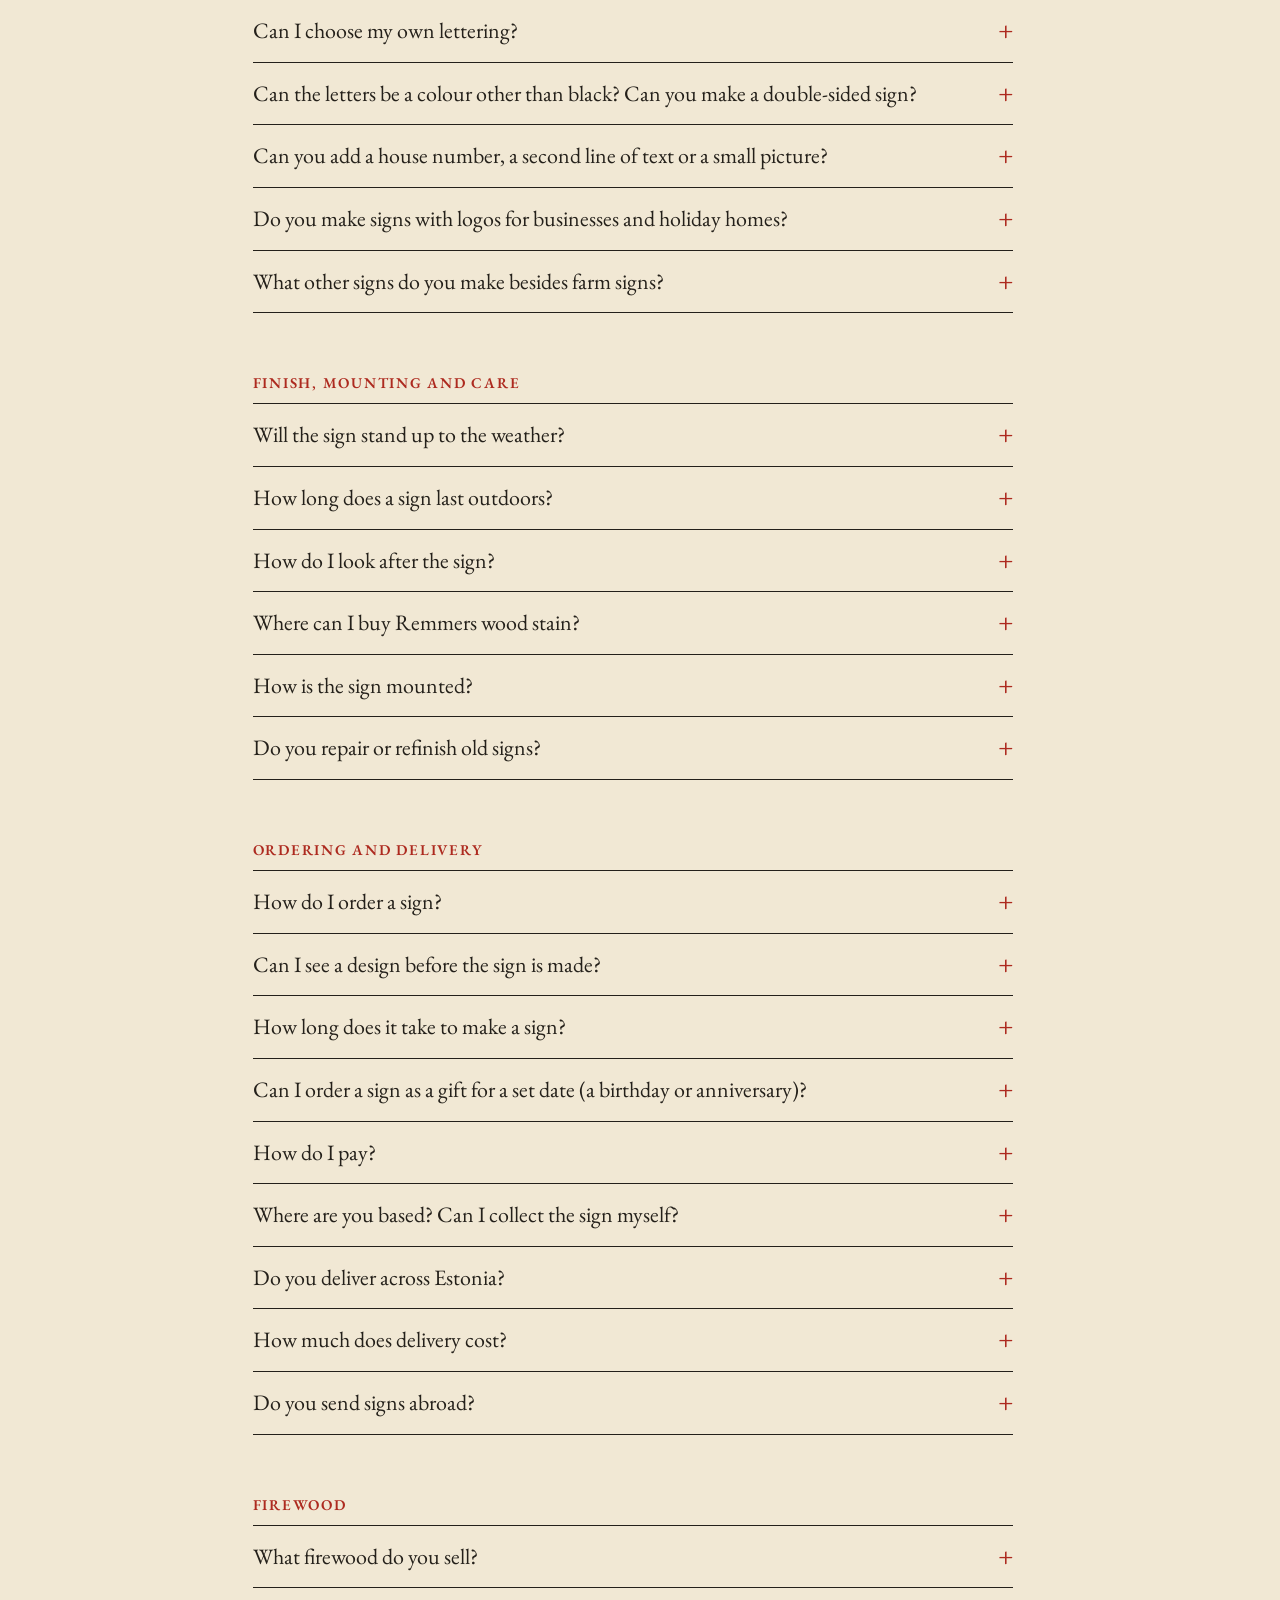
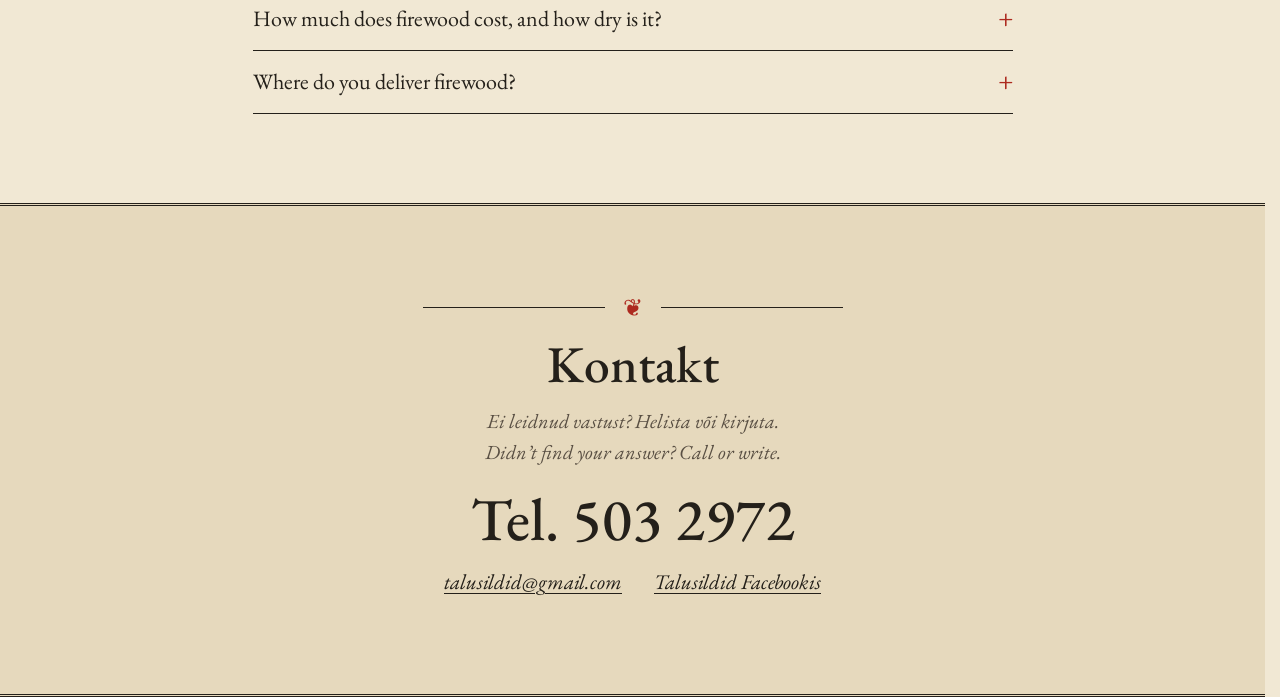
==== commit 6afa952f: "Update texts and FAQ, fix Merchant Center product data Products now use InStock availability, a Talu" ====
--- a/kkk.html
+++ b/kkk.html
@@ -2,8 +2,20 @@
 <html lang="et">
 	<head>
 		<meta charset="UTF-8">
-		<title>TALUSILDID - KKK :: Talusildid, sildid, viidad, kuivad küttepuud</title>
+		<title>KKK: talusiltide hinnad, tellimine ja transport | Talusildid</title>
 		<meta name="description" content="Korduma kippuvad küsimused: talusiltide hinnad, stiilid, puit, mõõdud, viimistlus, tellimine ja transport ning küttepuud. Frequently asked questions in English.">
+		<link rel="canonical" href="https://talusildid.net/kkk.html">
+		<meta property="og:type" content="website">
+		<meta property="og:site_name" content="Talusildid">
+		<meta property="og:locale" content="et_EE">
+		<meta property="og:title" content="KKK: talusiltide hinnad, tellimine ja transport | Talusildid">
+		<meta property="og:description" content="Korduma kippuvad küsimused: talusiltide hinnad, stiilid, puit, mõõdud, viimistlus, tellimine ja transport ning küttepuud. Frequently asked questions in English.">
+		<meta property="og:url" content="https://talusildid.net/kkk.html">
+		<meta property="og:image" content="https://talusildid.net/images/og-talusildid.jpg">
+		<meta property="og:image:width" content="1200">
+		<meta property="og:image:height" content="630">
+		<meta property="og:image:alt" content="Servamata laudast talusilt Niine, gooti kirjas freesitud tähtedega">
+		<meta name="twitter:card" content="summary_large_image">
 		<meta name="keywords" content="puit,talusildid,viidad,puutöö,fassaadisildid,seinasildid,juhtmärgid,tänavasildid,hotellisildid,puhkemajasildid,talu,talud,saun,saunasildid,puu,lakitud,peitsitud,freesitud,värvitud,puustuudio,tehas,puutehas,käsitöö,hoonesildid,freesimine,peits,värv,õli,tõrvaõli,mänd,männilaud,suvekodu,talu,talud,küttepuud,logod">
 		<meta name="viewport" content="width=device-width, initial-scale=1">
 		<meta name="theme-color" content="#f1e8d4">
@@ -50,7 +62,7 @@
 		      "inLanguage": "et",
 		      "acceptedAnswer": {
 		        "@type": "Answer",
-		        "text": "Sildid valmistan servamata tamme- või kuuseplangust laiusega u. 200–300 mm. Rätsepa talu stiilis silt on 30 mm saareplangul ja Padussoo talu stiilis silt 30 mm tammeplangul. Silte saab teha ka rohelisele vaakumimmutatud puidule."
+		        "text": "Kasutan erinevaid puuplanke: kuuske, mändi, tamme, saart ja remmelgat. Plangu laius on u. 200–300 mm. Rätsepa talu stiilis silt on 30 mm saareplangul ja Padussoo talu stiilis silt 30 mm tammeplangul. Silte saab teha ka rohelisele vaakumimmutatud puidule."
 		      }
 		    },
 		    {
@@ -59,7 +71,7 @@
 		      "inLanguage": "et",
 		      "acceptedAnswer": {
 		        "@type": "Answer",
-		        "text": "Tähe kõrgus on 140 mm ja laua laius u. 200–250 mm. Sildi pikkus sõltub nime pikkusest. Tähtede suurust muutes saab muuta kogu sildi mõõtu vastavalt soovile."
+		        "text": "Tähe kõrgus on 140 mm ja laua laius u. 200–300 mm. Sildi pikkus sõltub nime pikkusest. Tähtede suurust muutes saab muuta kogu sildi mõõtu vastavalt soovile. Eraldi välja freesitud tähti saab teha kliendi soovitud mõõtudes, ka niiskuskindlast vineerist."
 		      }
 		    },
 		    {
@@ -73,11 +85,56 @@
 		    },
 		    {
 		      "@type": "Question",
+		      "name": "Kas tähed võivad olla muud värvi kui must? Kas saab teha kahepoolse sildi?",
+		      "inLanguage": "et",
+		      "acceptedAnswer": {
+		        "@type": "Answer",
+		        "text": "Jah, tähed saab värvida kliendi soovitud tooniga. Teha saab ka kahepoolse sildi."
+		      }
+		    },
+		    {
+		      "@type": "Question",
+		      "name": "Kas sildile saab lisada majanumbri, teise tekstirea või väikese pildi?",
+		      "inLanguage": "et",
+		      "acceptedAnswer": {
+		        "@type": "Answer",
+		        "text": "Jah. Sildile saab lisada majanumbri, teise tekstirea või väikese pildi, näiteks hobuse või kuuse."
+		      }
+		    },
+		    {
+		      "@type": "Question",
+		      "name": "Kas teete ka logoga silte ettevõtetele ja puhkemajadele?",
+		      "inLanguage": "et",
+		      "acceptedAnswer": {
+		        "@type": "Answer",
+		        "text": "Jah. Olen teinud silte ettevõtetele, puhkekeskustele ja RMK-le. Kirja ja logo saab freesida puidu sisse, näiteks 5 mm sügavuselt. Eritööde hind on kokkuleppel."
+		      }
+		    },
+		    {
+		      "@type": "Question",
+		      "name": "Milliseid silte peale talusiltide veel teete?",
+		      "inLanguage": "et",
+		      "acceptedAnswer": {
+		        "@type": "Answer",
+		        "text": "Lisaks talusiltidele valmistan viitasid, saunasilte (nt „Hüva Leili!“), „Kuri koer“ silte, maja- ja seinasilte ning muid eritellimusi. Näiteid leiad <a href=\"https://talusildid.net/naited.html\">näidete lehelt<\/a>."
+		      }
+		    },
+		    {
+		      "@type": "Question",
 		      "name": "Kas sildid peavad ilmale vastu?",
 		      "inLanguage": "et",
 		      "acceptedAnswer": {
 		        "@type": "Answer",
-		        "text": "Kõik sildid on töödeldud kahekordselt ilmastikukindla värvitu lakiga („REMMERS LASUR“). Selle asemel saab valmistamisel kasutada ka heledat tõrvaõli, mis tõmbub aja möödudes halliks."
+		        "text": "Sildid on enamasti töödeldud kahekordselt ilmastikukindla lasuuriga („REMMERS LASUR“). Lasuur ei ole lakk: erinevalt lakist ei koori see aja jooksul maha. Kliendi soovil saab kasutada ka heledat tõrvaõli, mis tõmbub aja möödudes halliks, värvi või paadilakki."
+		      }
+		    },
+		    {
+		      "@type": "Question",
+		      "name": "Kui kaua silt õues vastu peab?",
+		      "inLanguage": "et",
+		      "acceptedAnswer": {
+		        "@type": "Answer",
+		        "text": "See sõltub sildi asukohast: katuse all püsib silt kauem kui lageda taeva all. Kõige rohkem aitab, kui silti umbes kord aastas uuesti viimistleda."
 		      }
 		    },
 		    {
@@ -86,25 +143,34 @@
 		      "inLanguage": "et",
 		      "acceptedAnswer": {
 		        "@type": "Answer",
-		        "text": "Silti on soovitatav hooldada korra aastas. Hoolduseks sobivat „REMMERS LASUR“-it müüakse ESPAKis."
-		      }
-		    },
-		    {
-		      "@type": "Question",
-		      "name": "Kas teete ka logoga silte ettevõtetele ja puhkemajadele?",
-		      "inLanguage": "et",
-		      "acceptedAnswer": {
-		        "@type": "Answer",
-		        "text": "Jah. Olen teinud silte ettevõtetele, puhkekeskustele ja RMK-le. Kirja ja logo saab freesida puidu sisse, näiteks 5 mm sügavuselt. Eritööde hind on kokkuleppel."
-		      }
-		    },
-		    {
-		      "@type": "Question",
-		      "name": "Milliseid silte peale talusiltide veel teete?",
-		      "inLanguage": "et",
-		      "acceptedAnswer": {
-		        "@type": "Answer",
-		        "text": "Lisaks talusiltidele valmistan viitasid, saunasilte (nt „Hüva Leili!“), „Kuri koer“ silte, maja- ja seinasilte ning muid eritellimusi. Näiteid leiad <a href=\"https://talusildid.net/naited.html\">näidete lehelt<\/a>."
+		        "text": "Silti on soovitatav hooldada korra aastas, näiteks Remmersi lasuuriga."
+		      }
+		    },
+		    {
+		      "@type": "Question",
+		      "name": "Kust saab Remmersi lasuuri osta?",
+		      "inLanguage": "et",
+		      "acceptedAnswer": {
+		        "@type": "Answer",
+		        "text": "Remmersi lasuuri müüvad näiteks Espak, K-Rauta, Kaup24 ja <a href=\"https://www.shop.remmers.ee/\">Remmersi e-pood<\/a>. Valikus on erinevad toonid, vaata <a href=\"https://www.remmers.ee/et_EE/puidust-katted/klaasid-vaervid-ja-muud-puitkatted/vaeljas-3in1-puidukaitseplekk/c/c9281\">Remmersi kodulehelt<\/a>."
+		      }
+		    },
+		    {
+		      "@type": "Question",
+		      "name": "Kuidas silti kinnitada?",
+		      "inLanguage": "et",
+		      "acceptedAnswer": {
+		        "@type": "Answer",
+		        "text": "Kinnitamiseks on mitu võimalust: augud, kruvid, ketid, konksud või post. Sobiva viisi lepime kokku tellimisel."
+		      }
+		    },
+		    {
+		      "@type": "Question",
+		      "name": "Kas parandate või viimistlete üle ka vanu silte?",
+		      "inLanguage": "et",
+		      "acceptedAnswer": {
+		        "@type": "Answer",
+		        "text": "Jah, parandan ja viimistlen üle ka vanu silte."
 		      }
 		    },
 		    {
@@ -118,11 +184,47 @@
 		    },
 		    {
 		      "@type": "Question",
-		      "name": "Kus te asute?",
-		      "inLanguage": "et",
-		      "acceptedAnswer": {
-		        "@type": "Answer",
-		        "text": "Tootmine on Läänemaal."
+		      "name": "Kas näen enne valmistamist sildi kavandit?",
+		      "inLanguage": "et",
+		      "acceptedAnswer": {
+		        "@type": "Answer",
+		        "text": "Soovi korral saadan enne valmistamist kavandi või eskiisi."
+		      }
+		    },
+		    {
+		      "@type": "Question",
+		      "name": "Kui kaua sildi valmistamine aega võtab?",
+		      "inLanguage": "et",
+		      "acceptedAnswer": {
+		        "@type": "Answer",
+		        "text": "Valmistamisaeg lepitakse kokku, tavaliselt on see 2–3 nädalat. Kiirtellimuse korral saab kokku leppida ka lühema aja."
+		      }
+		    },
+		    {
+		      "@type": "Question",
+		      "name": "Kas silti saab tellida kingituseks kindlaks kuupäevaks (sünnipäev, juubel)?",
+		      "inLanguage": "et",
+		      "acceptedAnswer": {
+		        "@type": "Answer",
+		        "text": "Jah. Ütle tellides, mis kuupäevaks silt valmis peab olema, ja lepime aja kokku."
+		      }
+		    },
+		    {
+		      "@type": "Question",
+		      "name": "Kuidas sildi eest maksta?",
+		      "inLanguage": "et",
+		      "acceptedAnswer": {
+		        "@type": "Answer",
+		        "text": "Maksta saab pangaülekandega. Soovi korral esitan arve, ka ettevõttele."
+		      }
+		    },
+		    {
+		      "@type": "Question",
+		      "name": "Kus te asute? Kas silti saab ise järele tulla?",
+		      "inLanguage": "et",
+		      "acceptedAnswer": {
+		        "@type": "Answer",
+		        "text": "Tootmine on Haapsalus. Sildi saab ise kätte Haapsalust või Kuusiku talust (Leila küla, Lääne-Nigula vald, Läänemaa)."
 		      }
 		    },
 		    {
@@ -131,7 +233,25 @@
 		      "inLanguage": "et",
 		      "acceptedAnswer": {
 		        "@type": "Answer",
-		        "text": "Jah. Sildi saab saata pakiautomaati, cargobussiga või cargokulleriga üle Eesti."
+		        "text": "Jah. Saadan sildid tavaliselt kulleriga üle Eesti. Kuni 64 cm pikkune silt mahub ka Omniva pakiautomaati."
+		      }
+		    },
+		    {
+		      "@type": "Question",
+		      "name": "Kui palju transport maksab?",
+		      "inLanguage": "et",
+		      "acceptedAnswer": {
+		        "@type": "Answer",
+		        "text": "Transpordi hind sõltub sildi mõõtudest ja kaalust. Silti saab ka ise Haapsalust või Kuusiku talust järele tulla."
+		      }
+		    },
+		    {
+		      "@type": "Question",
+		      "name": "Kas saadate silte ka välismaale?",
+		      "inLanguage": "et",
+		      "acceptedAnswer": {
+		        "@type": "Answer",
+		        "text": "Välismaale saatmine on võimalik kokkuleppel."
 		      }
 		    },
 		    {
@@ -140,7 +260,16 @@
 		      "inLanguage": "et",
 		      "acceptedAnswer": {
 		        "@type": "Answer",
-		        "text": "Müün kuivi sanglepa ja halli lepa küttepuid 40-liitrises võrgus (30 cm halud) või lahtiselt pikkusega 40 cm ja 50 cm. Vaata <a href=\"https://talusildid.net/kuttepuud.html\">küttepuid<\/a>."
+		        "text": "Müün kuivi sanglepa ja halli lepa küttepuid 40-liitrises võrgus (30 cm halud), halli lepa küttepuid 60-liitrises võrgus (40 cm halud) ning lahtiselt pikkusega 40 cm ja 50 cm. Vaata <a href=\"https://talusildid.net/kuttepuud.html\">küttepuid<\/a>."
+		      }
+		    },
+		    {
+		      "@type": "Question",
+		      "name": "Kui palju küttepuud maksavad ja kui kuivad need on?",
+		      "inLanguage": "et",
+		      "acceptedAnswer": {
+		        "@type": "Answer",
+		        "text": "Hind ja kogus on kokkuleppel, ka väikseim tellimus. Puude niiskus on u. 15–18%."
 		      }
 		    },
 		    {
@@ -176,7 +305,7 @@
 		      "inLanguage": "en",
 		      "acceptedAnswer": {
 		        "@type": "Answer",
-		        "text": "The signs are made from unedged oak or spruce plank about 200–300 mm wide. The Rätsepa talu style uses a 30 mm ash plank and the Padussoo talu style a 30 mm oak plank. Signs can also be made on green vacuum-impregnated wood."
+		        "text": "I use planks of different woods: spruce, pine, oak, ash and willow. The plank is about 200–300 mm wide. The Rätsepa talu style uses a 30 mm ash plank and the Padussoo talu style a 30 mm oak plank. Signs can also be made on green vacuum-impregnated wood."
 		      }
 		    },
 		    {
@@ -185,7 +314,7 @@
 		      "inLanguage": "en",
 		      "acceptedAnswer": {
 		        "@type": "Answer",
-		        "text": "The letters are 140 mm tall and the board is about 200–250 mm wide. The length of the sign depends on the length of the name. Changing the letter size changes the size of the whole sign, so it can be made to the size you want."
+		        "text": "The letters are 140 mm tall and the board is about 200–300 mm wide. The length of the sign depends on the length of the name. Changing the letter size changes the size of the whole sign, so it can be made to the size you want. Cut-out letters can be made to any size you need, also from moisture-resistant plywood."
 		      }
 		    },
 		    {
@@ -199,11 +328,56 @@
 		    },
 		    {
 		      "@type": "Question",
+		      "name": "Can the letters be a colour other than black? Can you make a double-sided sign?",
+		      "inLanguage": "en",
+		      "acceptedAnswer": {
+		        "@type": "Answer",
+		        "text": "Yes, the letters can be painted in any colour you like. Double-sided signs can be made too."
+		      }
+		    },
+		    {
+		      "@type": "Question",
+		      "name": "Can you add a house number, a second line of text or a small picture?",
+		      "inLanguage": "en",
+		      "acceptedAnswer": {
+		        "@type": "Answer",
+		        "text": "Yes. A sign can have a house number, a second line of text or a small picture, such as a horse or a spruce tree."
+		      }
+		    },
+		    {
+		      "@type": "Question",
+		      "name": "Do you make signs with logos for businesses and holiday homes?",
+		      "inLanguage": "en",
+		      "acceptedAnswer": {
+		        "@type": "Answer",
+		        "text": "Yes. I have made signs for businesses, holiday centres and RMK (the State Forest Management Centre). The text and logo can be routed into the wood, for example 5 mm deep. Custom work is priced by agreement."
+		      }
+		    },
+		    {
+		      "@type": "Question",
+		      "name": "What other signs do you make besides farm signs?",
+		      "inLanguage": "en",
+		      "acceptedAnswer": {
+		        "@type": "Answer",
+		        "text": "Besides farm signs I make signposts, sauna signs (such as “Hüva Leili!”), “Beware of the dog” signs, house and wall signs and other custom work. See the <a href=\"https://talusildid.net/naited.html\">examples page<\/a>."
+		      }
+		    },
+		    {
+		      "@type": "Question",
 		      "name": "Will the sign stand up to the weather?",
 		      "inLanguage": "en",
 		      "acceptedAnswer": {
 		        "@type": "Answer",
-		        "text": "Every sign gets two coats of weather-resistant clear varnish (“REMMERS LASUR”). Light tar oil can be used instead, which turns grey over time."
+		        "text": "Most signs get two coats of weather-resistant wood stain (“REMMERS LASUR”). A stain is not a varnish: unlike varnish, it does not peel off over time. On request I can also use light tar oil, which turns grey over time, paint or boat varnish."
+		      }
+		    },
+		    {
+		      "@type": "Question",
+		      "name": "How long does a sign last outdoors?",
+		      "inLanguage": "en",
+		      "acceptedAnswer": {
+		        "@type": "Answer",
+		        "text": "It depends on where the sign hangs: under a roof it lasts longer than in the open. What helps most is giving it a fresh coat about once a year."
 		      }
 		    },
 		    {
@@ -212,25 +386,34 @@
 		      "inLanguage": "en",
 		      "acceptedAnswer": {
 		        "@type": "Answer",
-		        "text": "Treat the sign once a year. “REMMERS LASUR” for this is sold at ESPAK."
-		      }
-		    },
-		    {
-		      "@type": "Question",
-		      "name": "Do you make signs with logos for businesses and holiday homes?",
-		      "inLanguage": "en",
-		      "acceptedAnswer": {
-		        "@type": "Answer",
-		        "text": "Yes. I have made signs for businesses, holiday centres and RMK (the State Forest Management Centre). The text and logo can be routed into the wood, for example 5 mm deep. Custom work is priced by agreement."
-		      }
-		    },
-		    {
-		      "@type": "Question",
-		      "name": "What other signs do you make besides farm signs?",
-		      "inLanguage": "en",
-		      "acceptedAnswer": {
-		        "@type": "Answer",
-		        "text": "Besides farm signs I make signposts, sauna signs (such as “Hüva Leili!”), “Beware of the dog” signs, house and wall signs and other custom work. See the <a href=\"https://talusildid.net/naited.html\">examples page<\/a>."
+		        "text": "Treat the sign once a year, for example with Remmers wood stain."
+		      }
+		    },
+		    {
+		      "@type": "Question",
+		      "name": "Where can I buy Remmers wood stain?",
+		      "inLanguage": "en",
+		      "acceptedAnswer": {
+		        "@type": "Answer",
+		        "text": "In Estonia it is sold by Espak, K-Rauta, Kaup24 and the <a href=\"https://www.shop.remmers.ee/\">Remmers online shop<\/a>, among others. It comes in different shades, see the <a href=\"https://www.remmers.ee/et_EE/puidust-katted/klaasid-vaervid-ja-muud-puitkatted/vaeljas-3in1-puidukaitseplekk/c/c9281\">Remmers website<\/a>."
+		      }
+		    },
+		    {
+		      "@type": "Question",
+		      "name": "How is the sign mounted?",
+		      "inLanguage": "en",
+		      "acceptedAnswer": {
+		        "@type": "Answer",
+		        "text": "There are several options: holes, screws, chains, hooks or a post. We agree on the right one when you order."
+		      }
+		    },
+		    {
+		      "@type": "Question",
+		      "name": "Do you repair or refinish old signs?",
+		      "inLanguage": "en",
+		      "acceptedAnswer": {
+		        "@type": "Answer",
+		        "text": "Yes, I repair and refinish old signs too."
 		      }
 		    },
 		    {
@@ -244,11 +427,47 @@
 		    },
 		    {
 		      "@type": "Question",
-		      "name": "Where are you based?",
-		      "inLanguage": "en",
-		      "acceptedAnswer": {
-		        "@type": "Answer",
-		        "text": "The workshop is in Läänemaa (Lääne County), western Estonia."
+		      "name": "Can I see a design before the sign is made?",
+		      "inLanguage": "en",
+		      "acceptedAnswer": {
+		        "@type": "Answer",
+		        "text": "If you like, I will send you a design or sketch before making the sign."
+		      }
+		    },
+		    {
+		      "@type": "Question",
+		      "name": "How long does it take to make a sign?",
+		      "inLanguage": "en",
+		      "acceptedAnswer": {
+		        "@type": "Answer",
+		        "text": "The time is agreed with you, usually 2–3 weeks. For a rush order we can agree on a shorter time."
+		      }
+		    },
+		    {
+		      "@type": "Question",
+		      "name": "Can I order a sign as a gift for a set date (a birthday or anniversary)?",
+		      "inLanguage": "en",
+		      "acceptedAnswer": {
+		        "@type": "Answer",
+		        "text": "Yes. Tell me the date the sign needs to be ready by when you order, and we will agree on the timing."
+		      }
+		    },
+		    {
+		      "@type": "Question",
+		      "name": "How do I pay?",
+		      "inLanguage": "en",
+		      "acceptedAnswer": {
+		        "@type": "Answer",
+		        "text": "Payment is by bank transfer. I can issue an invoice on request, also to a business."
+		      }
+		    },
+		    {
+		      "@type": "Question",
+		      "name": "Where are you based? Can I collect the sign myself?",
+		      "inLanguage": "en",
+		      "acceptedAnswer": {
+		        "@type": "Answer",
+		        "text": "The workshop is in Haapsalu, Läänemaa (Lääne County), western Estonia. You can collect the sign in Haapsalu or at Kuusiku farm (Leila village, Lääne-Nigula parish, Läänemaa)."
 		      }
 		    },
 		    {
@@ -257,7 +476,25 @@
 		      "inLanguage": "en",
 		      "acceptedAnswer": {
 		        "@type": "Answer",
-		        "text": "Yes. A sign can be sent to a parcel locker, or by cargo van or courier anywhere in Estonia."
+		        "text": "Yes. I usually send signs by courier anywhere in Estonia. A sign up to 64 cm long also fits in an Omniva parcel locker."
+		      }
+		    },
+		    {
+		      "@type": "Question",
+		      "name": "How much does delivery cost?",
+		      "inLanguage": "en",
+		      "acceptedAnswer": {
+		        "@type": "Answer",
+		        "text": "The cost depends on the size and weight of the sign. You can also collect it yourself in Haapsalu or at Kuusiku farm."
+		      }
+		    },
+		    {
+		      "@type": "Question",
+		      "name": "Do you send signs abroad?",
+		      "inLanguage": "en",
+		      "acceptedAnswer": {
+		        "@type": "Answer",
+		        "text": "Shipping abroad is possible by agreement."
 		      }
 		    },
 		    {
@@ -266,7 +503,16 @@
 		      "inLanguage": "en",
 		      "acceptedAnswer": {
 		        "@type": "Answer",
-		        "text": "Dry black alder and grey alder firewood, in 40-litre nets (30 cm logs) or loose in 40 cm and 50 cm lengths. See the <a href=\"https://talusildid.net/kuttepuud.html\">firewood<\/a>."
+		        "text": "Dry black alder and grey alder firewood in 40-litre nets (30 cm logs), grey alder in 60-litre nets (40 cm logs), and loose wood in 40 cm and 50 cm lengths. See the <a href=\"https://talusildid.net/kuttepuud.html\">firewood<\/a>."
+		      }
+		    },
+		    {
+		      "@type": "Question",
+		      "name": "How much does firewood cost, and how dry is it?",
+		      "inLanguage": "en",
+		      "acceptedAnswer": {
+		        "@type": "Answer",
+		        "text": "Price and quantity, including the smallest order, are agreed with you. The moisture content is about 15–18%."
 		      }
 		    },
 		    {
@@ -338,23 +584,23 @@
 					</details>
 					<details>
 						<summary>Mis puidust sildid on?</summary>
-						<p>Sildid valmistan servamata tamme- või kuuseplangust laiusega u. 200–300 mm. Rätsepa talu stiilis silt on 30 mm saareplangul ja Padussoo talu stiilis silt 30 mm tammeplangul. Silte saab teha ka rohelisele vaakumimmutatud puidule.</p>
+						<p>Kasutan erinevaid puuplanke: kuuske, mändi, tamme, saart ja remmelgat. Plangu laius on u. 200–300 mm. Rätsepa talu stiilis silt on 30 mm saareplangul ja Padussoo talu stiilis silt 30 mm tammeplangul. Silte saab teha ka rohelisele vaakumimmutatud puidule.</p>
 					</details>
 					<details>
 						<summary>Kui suur silt on?</summary>
-						<p>Tähe kõrgus on 140 mm ja laua laius u. 200–250 mm. Sildi pikkus sõltub nime pikkusest. Tähtede suurust muutes saab muuta kogu sildi mõõtu vastavalt soovile.</p>
+						<p>Tähe kõrgus on 140 mm ja laua laius u. 200–300 mm. Sildi pikkus sõltub nime pikkusest. Tähtede suurust muutes saab muuta kogu sildi mõõtu vastavalt soovile. Eraldi välja freesitud tähti saab teha kliendi soovitud mõõtudes, ka niiskuskindlast vineerist.</p>
 					</details>
 					<details>
 						<summary>Kas saan valida oma kirjastiili?</summary>
 						<p>Jah. Valikus on erineva suurusega trüki- ja kirjatähed ning numbrid kas peitsitult või värvitult (vaata <a href="tahed.html">tähtede näidiseid</a>). Võimalik on tellida ka enda väljavalitud kirjastiilis või fondiga silti, näiteks „Dannebrog“ või „NEPTUN“.</p>
 					</details>
 					<details>
-						<summary>Kas sildid peavad ilmale vastu?</summary>
-						<p>Kõik sildid on töödeldud kahekordselt ilmastikukindla värvitu lakiga („REMMERS LASUR“). Selle asemel saab valmistamisel kasutada ka heledat tõrvaõli, mis tõmbub aja möödudes halliks.</p>
-					</details>
-					<details>
-						<summary>Kuidas silti hooldada?</summary>
-						<p>Silti on soovitatav hooldada korra aastas. Hoolduseks sobivat „REMMERS LASUR“-it müüakse ESPAKis.</p>
+						<summary>Kas tähed võivad olla muud värvi kui must? Kas saab teha kahepoolse sildi?</summary>
+						<p>Jah, tähed saab värvida kliendi soovitud tooniga. Teha saab ka kahepoolse sildi.</p>
+					</details>
+					<details>
+						<summary>Kas sildile saab lisada majanumbri, teise tekstirea või väikese pildi?</summary>
+						<p>Jah. Sildile saab lisada majanumbri, teise tekstirea või väikese pildi, näiteks hobuse või kuuse.</p>
 					</details>
 					<details>
 						<summary>Kas teete ka logoga silte ettevõtetele ja puhkemajadele?</summary>
@@ -367,18 +613,70 @@
 				</div>
 
 				<div class="faq-group">
+					<h2 class="faq-title">Viimistlus, paigaldus ja hooldus</h2>
+					<details>
+						<summary>Kas sildid peavad ilmale vastu?</summary>
+						<p>Sildid on enamasti töödeldud kahekordselt ilmastikukindla lasuuriga („REMMERS LASUR“). Lasuur ei ole lakk: erinevalt lakist ei koori see aja jooksul maha. Kliendi soovil saab kasutada ka heledat tõrvaõli, mis tõmbub aja möödudes halliks, värvi või paadilakki.</p>
+					</details>
+					<details>
+						<summary>Kui kaua silt õues vastu peab?</summary>
+						<p>See sõltub sildi asukohast: katuse all püsib silt kauem kui lageda taeva all. Kõige rohkem aitab, kui silti umbes kord aastas uuesti viimistleda.</p>
+					</details>
+					<details>
+						<summary>Kuidas silti hooldada?</summary>
+						<p>Silti on soovitatav hooldada korra aastas, näiteks Remmersi lasuuriga.</p>
+					</details>
+					<details>
+						<summary>Kust saab Remmersi lasuuri osta?</summary>
+						<p>Remmersi lasuuri müüvad näiteks Espak, K-Rauta, Kaup24 ja <a href="https://www.shop.remmers.ee/">Remmersi e-pood</a>. Valikus on erinevad toonid, vaata <a href="https://www.remmers.ee/et_EE/puidust-katted/klaasid-vaervid-ja-muud-puitkatted/vaeljas-3in1-puidukaitseplekk/c/c9281">Remmersi kodulehelt</a>.</p>
+					</details>
+					<details>
+						<summary>Kuidas silti kinnitada?</summary>
+						<p>Kinnitamiseks on mitu võimalust: augud, kruvid, ketid, konksud või post. Sobiva viisi lepime kokku tellimisel.</p>
+					</details>
+					<details>
+						<summary>Kas parandate või viimistlete üle ka vanu silte?</summary>
+						<p>Jah, parandan ja viimistlen üle ka vanu silte.</p>
+					</details>
+				</div>
+
+				<div class="faq-group">
 					<h2 class="faq-title">Tellimine ja transport</h2>
 					<details>
 						<summary>Kuidas silti tellida?</summary>
 						<p>Helista numbril <a href="tel:+3725032972">503 2972</a>, kirjuta aadressile <a href="mailto:talusildid@gmail.com">talusildid@gmail.com</a> või saada sõnum <a href="https://www.facebook.com/talusildid.net/">Facebookis</a>. Ütle sildile tulev tekst, soovitud stiil ja mõõdud ning lepime üksikasjad kokku.</p>
 					</details>
 					<details>
-						<summary>Kus te asute?</summary>
-						<p>Tootmine on Läänemaal.</p>
+						<summary>Kas näen enne valmistamist sildi kavandit?</summary>
+						<p>Soovi korral saadan enne valmistamist kavandi või eskiisi.</p>
+					</details>
+					<details>
+						<summary>Kui kaua sildi valmistamine aega võtab?</summary>
+						<p>Valmistamisaeg lepitakse kokku, tavaliselt on see 2–3 nädalat. Kiirtellimuse korral saab kokku leppida ka lühema aja.</p>
+					</details>
+					<details>
+						<summary>Kas silti saab tellida kingituseks kindlaks kuupäevaks (sünnipäev, juubel)?</summary>
+						<p>Jah. Ütle tellides, mis kuupäevaks silt valmis peab olema, ja lepime aja kokku.</p>
+					</details>
+					<details>
+						<summary>Kuidas sildi eest maksta?</summary>
+						<p>Maksta saab pangaülekandega. Soovi korral esitan arve, ka ettevõttele.</p>
+					</details>
+					<details>
+						<summary>Kus te asute? Kas silti saab ise järele tulla?</summary>
+						<p>Tootmine on Haapsalus. Sildi saab ise kätte Haapsalust või Kuusiku talust (Leila küla, Lääne-Nigula vald, Läänemaa).</p>
 					</details>
 					<details>
 						<summary>Kas saadate silte üle Eesti?</summary>
-						<p>Jah. Sildi saab saata pakiautomaati, cargobussiga või cargokulleriga üle Eesti.</p>
+						<p>Jah. Saadan sildid tavaliselt kulleriga üle Eesti. Kuni 64 cm pikkune silt mahub ka Omniva pakiautomaati.</p>
+					</details>
+					<details>
+						<summary>Kui palju transport maksab?</summary>
+						<p>Transpordi hind sõltub sildi mõõtudest ja kaalust. Silti saab ka ise Haapsalust või Kuusiku talust järele tulla.</p>
+					</details>
+					<details>
+						<summary>Kas saadate silte ka välismaale?</summary>
+						<p>Välismaale saatmine on võimalik kokkuleppel.</p>
 					</details>
 				</div>
 
@@ -386,7 +684,11 @@
 					<h2 class="faq-title">Küttepuud</h2>
 					<details>
 						<summary>Milliseid küttepuid müüte?</summary>
-						<p>Müün kuivi sanglepa ja halli lepa küttepuid 40-liitrises võrgus (30 cm halud) või lahtiselt pikkusega 40 cm ja 50 cm. Vaata <a href="kuttepuud.html">küttepuid</a>.</p>
+						<p>Müün kuivi sanglepa ja halli lepa küttepuid 40-liitrises võrgus (30 cm halud), halli lepa küttepuid 60-liitrises võrgus (40 cm halud) ning lahtiselt pikkusega 40 cm ja 50 cm. Vaata <a href="kuttepuud.html">küttepuid</a>.</p>
+					</details>
+					<details>
+						<summary>Kui palju küttepuud maksavad ja kui kuivad need on?</summary>
+						<p>Hind ja kogus on kokkuleppel, ka väikseim tellimus. Puude niiskus on u. 15–18%.</p>
 					</details>
 					<details>
 						<summary>Kuhu küttepuid toote?</summary>
@@ -414,23 +716,23 @@
 					</details>
 					<details>
 						<summary>What wood are the signs made of?</summary>
-						<p>The signs are made from unedged oak or spruce plank about 200–300 mm wide. The Rätsepa talu style uses a 30 mm ash plank and the Padussoo talu style a 30 mm oak plank. Signs can also be made on green vacuum-impregnated wood.</p>
+						<p>I use planks of different woods: spruce, pine, oak, ash and willow. The plank is about 200–300 mm wide. The Rätsepa talu style uses a 30 mm ash plank and the Padussoo talu style a 30 mm oak plank. Signs can also be made on green vacuum-impregnated wood.</p>
 					</details>
 					<details>
 						<summary>How big is a sign?</summary>
-						<p>The letters are 140 mm tall and the board is about 200–250 mm wide. The length of the sign depends on the length of the name. Changing the letter size changes the size of the whole sign, so it can be made to the size you want.</p>
+						<p>The letters are 140 mm tall and the board is about 200–300 mm wide. The length of the sign depends on the length of the name. Changing the letter size changes the size of the whole sign, so it can be made to the size you want. Cut-out letters can be made to any size you need, also from moisture-resistant plywood.</p>
 					</details>
 					<details>
 						<summary>Can I choose my own lettering?</summary>
 						<p>Yes. There are print and script letters and numbers in different sizes, stained or painted (see the <a href="tahed.html">letter samples</a>). You can also order a sign in a typeface of your own choice, for example “Dannebrog” or “NEPTUN”.</p>
 					</details>
 					<details>
-						<summary>Will the sign stand up to the weather?</summary>
-						<p>Every sign gets two coats of weather-resistant clear varnish (“REMMERS LASUR”). Light tar oil can be used instead, which turns grey over time.</p>
-					</details>
-					<details>
-						<summary>How do I look after the sign?</summary>
-						<p>Treat the sign once a year. “REMMERS LASUR” for this is sold at ESPAK.</p>
+						<summary>Can the letters be a colour other than black? Can you make a double-sided sign?</summary>
+						<p>Yes, the letters can be painted in any colour you like. Double-sided signs can be made too.</p>
+					</details>
+					<details>
+						<summary>Can you add a house number, a second line of text or a small picture?</summary>
+						<p>Yes. A sign can have a house number, a second line of text or a small picture, such as a horse or a spruce tree.</p>
 					</details>
 					<details>
 						<summary>Do you make signs with logos for businesses and holiday homes?</summary>
@@ -443,18 +745,70 @@
 				</div>
 
 				<div class="faq-group">
+					<h3 class="faq-title">Finish, mounting and care</h3>
+					<details>
+						<summary>Will the sign stand up to the weather?</summary>
+						<p>Most signs get two coats of weather-resistant wood stain (“REMMERS LASUR”). A stain is not a varnish: unlike varnish, it does not peel off over time. On request I can also use light tar oil, which turns grey over time, paint or boat varnish.</p>
+					</details>
+					<details>
+						<summary>How long does a sign last outdoors?</summary>
+						<p>It depends on where the sign hangs: under a roof it lasts longer than in the open. What helps most is giving it a fresh coat about once a year.</p>
+					</details>
+					<details>
+						<summary>How do I look after the sign?</summary>
+						<p>Treat the sign once a year, for example with Remmers wood stain.</p>
+					</details>
+					<details>
+						<summary>Where can I buy Remmers wood stain?</summary>
+						<p>In Estonia it is sold by Espak, K-Rauta, Kaup24 and the <a href="https://www.shop.remmers.ee/">Remmers online shop</a>, among others. It comes in different shades, see the <a href="https://www.remmers.ee/et_EE/puidust-katted/klaasid-vaervid-ja-muud-puitkatted/vaeljas-3in1-puidukaitseplekk/c/c9281">Remmers website</a>.</p>
+					</details>
+					<details>
+						<summary>How is the sign mounted?</summary>
+						<p>There are several options: holes, screws, chains, hooks or a post. We agree on the right one when you order.</p>
+					</details>
+					<details>
+						<summary>Do you repair or refinish old signs?</summary>
+						<p>Yes, I repair and refinish old signs too.</p>
+					</details>
+				</div>
+
+				<div class="faq-group">
 					<h3 class="faq-title">Ordering and delivery</h3>
 					<details>
 						<summary>How do I order a sign?</summary>
 						<p>Call <a href="tel:+3725032972">+372 503 2972</a>, email <a href="mailto:talusildid@gmail.com">talusildid@gmail.com</a> or send a message on <a href="https://www.facebook.com/talusildid.net/">Facebook</a>. Tell me the text for the sign, the style and the size you want, and we will agree on the details.</p>
 					</details>
 					<details>
-						<summary>Where are you based?</summary>
-						<p>The workshop is in Läänemaa (Lääne County), western Estonia.</p>
+						<summary>Can I see a design before the sign is made?</summary>
+						<p>If you like, I will send you a design or sketch before making the sign.</p>
+					</details>
+					<details>
+						<summary>How long does it take to make a sign?</summary>
+						<p>The time is agreed with you, usually 2–3 weeks. For a rush order we can agree on a shorter time.</p>
+					</details>
+					<details>
+						<summary>Can I order a sign as a gift for a set date (a birthday or anniversary)?</summary>
+						<p>Yes. Tell me the date the sign needs to be ready by when you order, and we will agree on the timing.</p>
+					</details>
+					<details>
+						<summary>How do I pay?</summary>
+						<p>Payment is by bank transfer. I can issue an invoice on request, also to a business.</p>
+					</details>
+					<details>
+						<summary>Where are you based? Can I collect the sign myself?</summary>
+						<p>The workshop is in Haapsalu, Läänemaa (Lääne County), western Estonia. You can collect the sign in Haapsalu or at Kuusiku farm (Leila village, Lääne-Nigula parish, Läänemaa).</p>
 					</details>
 					<details>
 						<summary>Do you deliver across Estonia?</summary>
-						<p>Yes. A sign can be sent to a parcel locker, or by cargo van or courier anywhere in Estonia.</p>
+						<p>Yes. I usually send signs by courier anywhere in Estonia. A sign up to 64 cm long also fits in an Omniva parcel locker.</p>
+					</details>
+					<details>
+						<summary>How much does delivery cost?</summary>
+						<p>The cost depends on the size and weight of the sign. You can also collect it yourself in Haapsalu or at Kuusiku farm.</p>
+					</details>
+					<details>
+						<summary>Do you send signs abroad?</summary>
+						<p>Shipping abroad is possible by agreement.</p>
 					</details>
 				</div>
 
@@ -462,7 +816,11 @@
 					<h3 class="faq-title">Firewood</h3>
 					<details>
 						<summary>What firewood do you sell?</summary>
-						<p>Dry black alder and grey alder firewood, in 40-litre nets (30 cm logs) or loose in 40 cm and 50 cm lengths. See the <a href="kuttepuud.html">firewood</a>.</p>
+						<p>Dry black alder and grey alder firewood in 40-litre nets (30 cm logs), grey alder in 60-litre nets (40 cm logs), and loose wood in 40 cm and 50 cm lengths. See the <a href="kuttepuud.html">firewood</a>.</p>
+					</details>
+					<details>
+						<summary>How much does firewood cost, and how dry is it?</summary>
+						<p>Price and quantity, including the smallest order, are agreed with you. The moisture content is about 15–18%.</p>
 					</details>
 					<details>
 						<summary>Where do you deliver firewood?</summary>
--- a/css/site.css
+++ b/css/site.css
@@ -129,11 +129,10 @@
 .hero p { max-width: 40ch; margin: 22px auto 0; font-size: 1.375rem; color: var(--ink-soft); font-style: italic; }
 .hero-actions { display: flex; flex-wrap: wrap; justify-content: center; gap: 12px; margin-top: 30px; }
 .frame { display: block; margin: 0; padding: 8px; border: 1px solid var(--ink); outline: 1px solid var(--ink); outline-offset: 4px; background: var(--paper); }
-/* Hero carousel: stacked slides crossfade in one frame; the welcome photo keeps its top caption */
+/* Hero carousel: stacked slides crossfade in one frame */
 .carousel { margin-top: clamp(40px, 5vw, 64px); }
 .slides { display: grid; }
 .slides img { grid-area: 1 / 1; width: 100%; aspect-ratio: 900 / 425; object-fit: cover; opacity: 0; transition: opacity 900ms ease-in-out; }
-.slides img:first-child { object-position: top; }
 .slides img.is-on { opacity: 1; }
 /* Small diamonds on 44 px buttons, so a thumb can hit them; the margin is trimmed to match */
 .dots { display: flex; justify-content: center; margin-top: 6px; }
